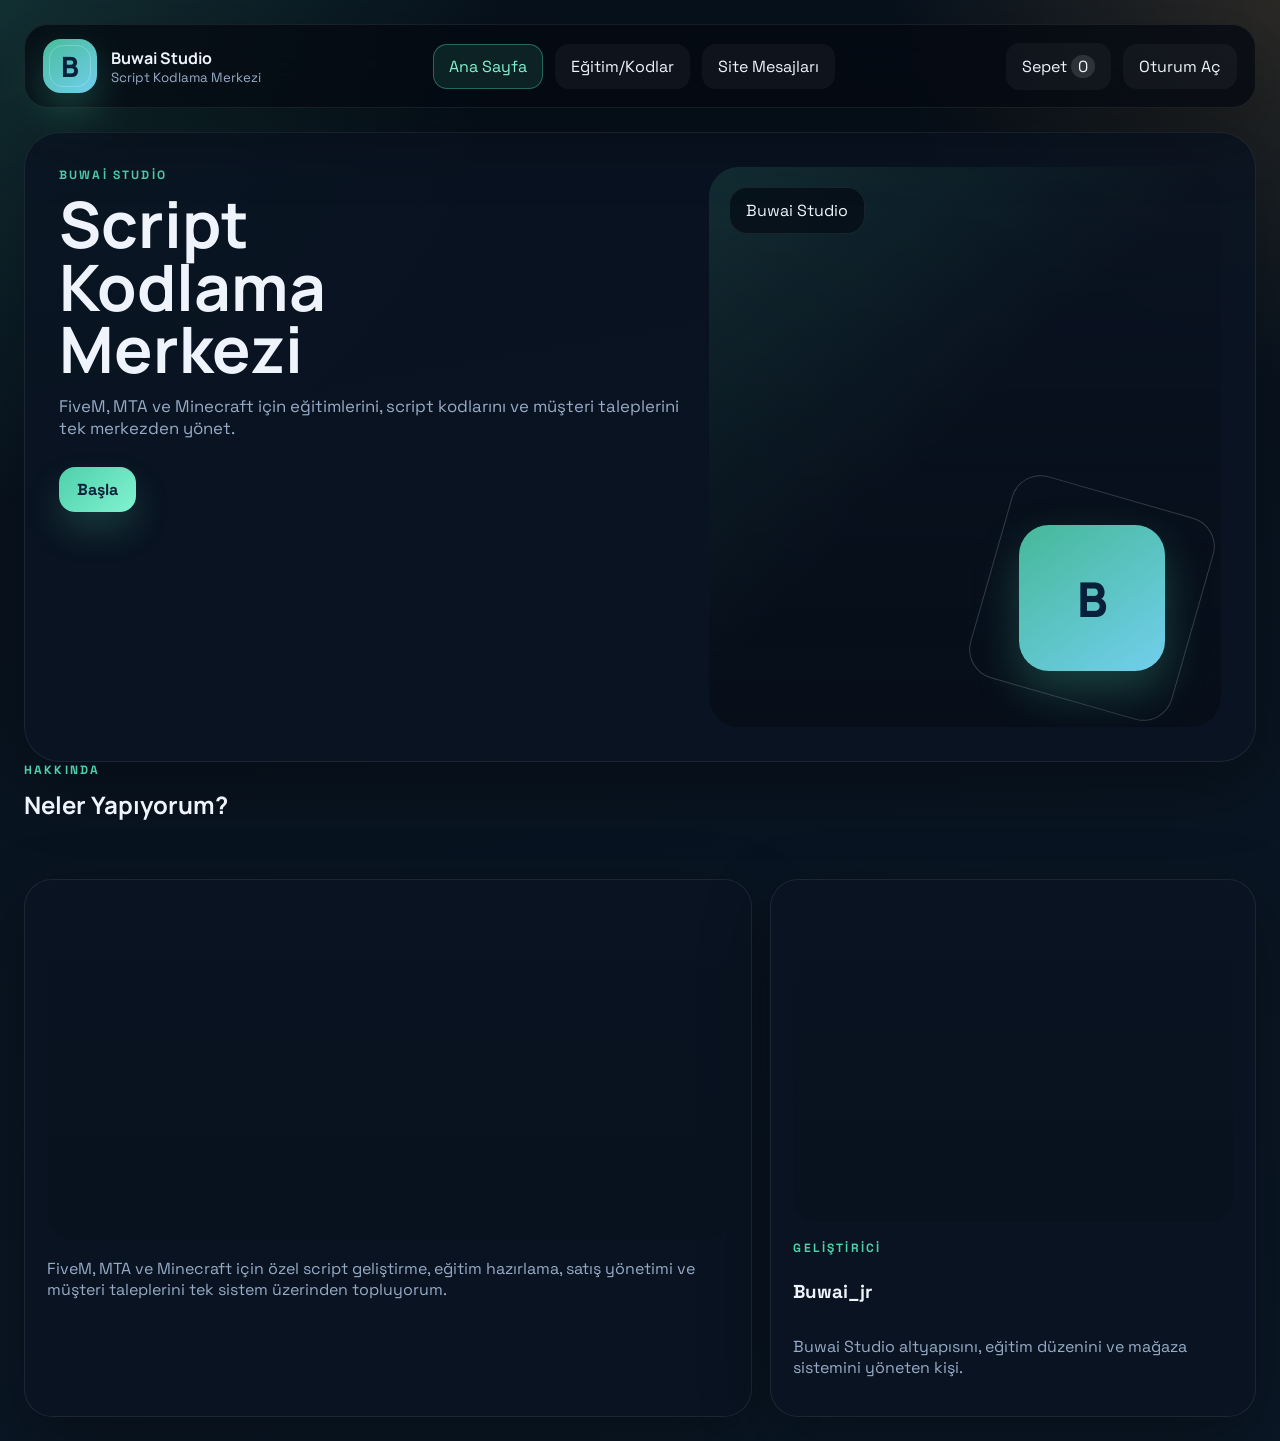
==== index.html @ 804db828 "Add files via upload" ====
<!DOCTYPE html>
<html lang="tr">
  <head>
    <meta charset="UTF-8" />
    <meta name="viewport" content="width=device-width, initial-scale=1.0" />
    <title>Buwai Studio</title>
    <link rel="preconnect" href="https://fonts.googleapis.com" />
    <link rel="preconnect" href="https://fonts.gstatic.com" crossorigin />
    <link
      href="https://fonts.googleapis.com/css2?family=Space+Grotesk:wght@400;500;700&family=Manrope:wght@500;700;800&display=swap"
      rel="stylesheet"
    />
    <link rel="stylesheet" href="styles.css" />
  </head>
  <body>
    <div class="app-shell">
      <header class="topbar">
        <button class="brand" data-route="home" type="button">
          <span class="brand-logo">
            <span class="brand-logo-core">B</span>
          </span>
          <span class="brand-copy">
            <strong id="brandNameLabel">Buwai Studio</strong>
            <small>Script Kodlama Merkezi</small>
          </span>
        </button>

        <nav class="topnav">
          <button class="nav-link" data-route="home" type="button">Ana Sayfa</button>
          <button class="nav-link" data-route="hub" type="button">Eğitim/Kodlar</button>
          <button class="nav-link" data-route="announcements" type="button">Site Mesajları</button>
          <button class="nav-link admin-only hidden" data-route="dashboard" type="button">
            Yönetim Paneli
          </button>
        </nav>

        <div class="top-actions">
          <button class="chip-button" id="openCartButton" type="button">
            Sepet
            <span id="cartCount">0</span>
          </button>
          <button class="chip-button" id="openAuthButton" type="button">Oturum Aç</button>
        </div>
      </header>

      <main class="page-shell">
        <section class="view active" id="homeView">
          <section class="hero-card">
            <div class="hero-copy">
              <p class="eyebrow">Buwai Studio</p>
              <h1 id="heroTitle">Script Kodlama Merkezi</h1>
              <p class="hero-text" id="heroText">
                FiveM, MTA ve Minecraft için eğitimlerini, script kodlarını ve müşteri
                taleplerini tek merkezden yönet.
              </p>
              <div class="hero-actions">
                <button class="primary-button" data-route="hub" type="button">Başla</button>
              </div>
            </div>

            <div class="hero-visual" id="heroVisual">
              <div class="hero-badge hero-badge-top">Buwai Studio</div>
              <div class="hero-mark">
                <div class="hero-mark-ring"></div>
                <div class="hero-mark-core">B</div>
              </div>
            </div>
          </section>

          <section class="section-block">
            <div class="section-heading">
              <div>
                <p class="eyebrow">Hakkında</p>
                <h2 id="aboutTitle">Neler Yapıyorum?</h2>
              </div>
            </div>

            <div class="about-grid">
              <article class="panel-card about-card">
                <div class="about-visual" id="aboutVisual"></div>
                <div class="form-stack">
                  <p class="muted" id="aboutText">
                    FiveM, MTA ve Minecraft için özel script geliştirme, eğitim hazırlama,
                    satış yönetimi ve müşteri taleplerini tek sistem üzerinden topluyorum.
                  </p>
                </div>
              </article>

              <article class="panel-card developer-card">
                <div class="about-visual developer-visual" id="developerVisual"></div>
                <div class="form-stack">
                  <p class="eyebrow" id="developerRole">Geliştirici</p>
                  <h3 id="developerName">Buwai_jr</h3>
                  <p class="muted">
                    Buwai Studio altyapısını, eğitim düzenini ve mağaza sistemini yöneten kişi.
                  </p>
                </div>
              </article>
            </div>
          </section>
        </section>

        <section class="view" id="hubView">
          <div class="section-heading">
            <div>
              <p class="eyebrow">Eğitim/Kodlar</p>
              <h2>İçerik alanını seç</h2>
            </div>
          </div>

          <div class="feature-grid">
            <button class="feature-card" data-route="education" type="button">
              <div class="feature-visual" id="educationVisual"></div>
              <div class="feature-copy">
                <h3>Videolar</h3>
                <p>Liste tabanlı eğitim videoları ve ders akışı.</p>
              </div>
            </button>

            <button class="feature-card" data-route="store" type="button">
              <div class="feature-visual" id="storeVisual"></div>
              <div class="feature-copy">
                <h3>Kodlar</h3>
                <p>Script ürünleri, özet ekranı, sepet ve talep akışı.</p>
              </div>
            </button>
          </div>
        </section>

        <section class="view" id="educationView">
          <div class="section-heading split">
            <div>
              <p class="eyebrow">Eğitim Alanı</p>
              <h2>Video listeleri</h2>
            </div>
          </div>

          <div class="content-layout">
            <aside class="panel-card sidebar-panel" id="educationSidebar"></aside>

            <section class="panel-card main-panel">
              <div class="video-preview" id="videoPreview"></div>
              <div class="video-meta">
                <div>
                  <p class="eyebrow">Seçili Video</p>
                  <h3 id="videoTitle">Bir video seç</h3>
                  <p id="videoDescription" class="muted">
                    Videolar buradan izlenir ve yönetilir.
                  </p>
                </div>
                <span class="notice-pill">YouTube benzeri düzen</span>
              </div>
              <div class="content-list" id="videoList"></div>
            </section>
          </div>
        </section>

        <section class="view" id="storeView">
          <div class="section-heading split">
            <div>
              <p class="eyebrow">Kodlar</p>
              <h2>Script vitrin alanı</h2>
            </div>
          </div>

          <div class="product-grid" id="productGrid"></div>
        </section>

        <section class="view" id="announcementsView">
          <div class="section-heading split">
            <div>
              <p class="eyebrow">Site Mesajları</p>
              <h2>Herkese açık duyuru alanı</h2>
            </div>
          </div>

          <div class="stack-list" id="announcementList"></div>
        </section>

        <section class="view admin-only hidden" id="dashboardView">
          <div class="section-heading split">
            <div>
              <p class="eyebrow">Yönetim Paneli</p>
              <h2>İçerik, güvenlik ve kullanıcı takibi</h2>
            </div>
            <div class="notice-pill">Bu alan yalnızca yöneticiye görünür.</div>
          </div>

          <div class="stats-grid" id="statsGrid"></div>

          <div class="dashboard-layout">
            <div class="dashboard-main-column">
              <section class="panel-card" id="requestPanel"></section>
              <section class="panel-card" id="contentPanel"></section>
              <section class="panel-card">
                <div class="panel-heading">
                  <h3>Site Ayarları</h3>
                  <p class="muted">Ana metinleri ve görselleri buradan güncelle.</p>
                </div>

                <form class="form-stack" id="settingsForm">
                  <label>
                    <span>Marka Adı</span>
                    <input name="brandName" required />
                  </label>
                  <label>
                    <span>Ana Başlık</span>
                    <input name="heroTitle" required />
                  </label>
                  <label>
                    <span>Ana Açıklama</span>
                    <textarea name="heroText" rows="4" required></textarea>
                  </label>
                  <label>
                    <span>Üst Görsel URL</span>
                    <input name="heroImage" required />
                  </label>
                  <label>
                    <span>Hakkında Başlığı</span>
                    <input name="aboutTitle" required />
                  </label>
                  <label>
                    <span>Hakkında Yazısı</span>
                    <textarea name="aboutText" rows="4" required></textarea>
                  </label>
                  <label>
                    <span>Hakkında Fotoğraf URL</span>
                    <input name="aboutImage" required />
                  </label>
                  <label>
                    <span>Geliştirici Adı</span>
                    <input name="developerName" required />
                  </label>
                  <label>
                    <span>Geliştirici Ünvanı</span>
                    <input name="developerRole" required />
                  </label>
                  <label>
                    <span>Geliştirici Fotoğraf URL</span>
                    <input name="developerImage" required />
                  </label>
                  <label>
                    <span>Eğitim Görseli URL</span>
                    <input name="educationImage" required />
                  </label>
                  <label>
                    <span>Kodlar Görseli URL</span>
                    <input name="storeImage" required />
                  </label>
                  <button class="primary-button" type="submit">Ayarları Kaydet</button>
                </form>
              </section>
            </div>

            <div class="dashboard-side-column">
              <section class="panel-card" id="usersPanel"></section>
              <section class="panel-card" id="securityPanel"></section>
            </div>
          </div>
        </section>
      </main>
    </div>

    <div class="modal hidden" id="authModal">
      <div class="modal-card">
        <button class="modal-close" data-close="authModal" type="button">Kapat</button>
        <div class="modal-body" id="authModalBody"></div>
      </div>
    </div>

    <div class="modal hidden" id="productModal">
      <div class="modal-card wide">
        <button class="modal-close" data-close="productModal" type="button">Kapat</button>
        <div class="modal-body" id="productModalBody"></div>
      </div>
    </div>

    <div class="modal hidden" id="cartModal">
      <div class="modal-card">
        <button class="modal-close" data-close="cartModal" type="button">Kapat</button>
        <div class="modal-body" id="cartModalBody"></div>
      </div>
    </div>

    <div class="modal hidden" id="editorModal">
      <div class="modal-card">
        <button class="modal-close" data-close="editorModal" type="button">Kapat</button>
        <div class="modal-body" id="editorModalBody"></div>
      </div>
    </div>

    <div class="toast-stack" id="toastStack" aria-live="polite" aria-atomic="true"></div>

    <script src="app.js"></script>
  </body>
</html>
---- styles.css ----
:root {
  --bg: #07111c;
  --bg-soft: #0e1c2d;
  --panel: rgba(10, 20, 34, 0.84);
  --panel-strong: #10233a;
  --line: rgba(255, 255, 255, 0.08);
  --text: #eff4fc;
  --muted: #97abc6;
  --accent: #4ed0aa;
  --accent-strong: #82f3d1;
  --accent-warm: #ffb55d;
  --danger: #ff7878;
  --shadow: 0 24px 70px rgba(0, 0, 0, 0.3);
}

* {
  box-sizing: border-box;
}

html {
  scroll-behavior: smooth;
}

body {
  margin: 0;
  min-height: 100vh;
  font-family: "Space Grotesk", sans-serif;
  color: var(--text);
  background:
    radial-gradient(circle at top left, rgba(78, 208, 170, 0.16), transparent 26%),
    radial-gradient(circle at top right, rgba(255, 181, 93, 0.14), transparent 20%),
    linear-gradient(170deg, #07111c 0%, #08131f 35%, #0a1725 100%);
}

button,
input,
textarea,
select {
  font: inherit;
}

button {
  border: 0;
  cursor: pointer;
}

img {
  display: block;
  max-width: 100%;
}

.hidden {
  display: none !important;
}

.muted {
  color: var(--muted);
}

.app-shell {
  max-width: 1480px;
  margin: 0 auto;
  padding: 24px;
}

.page-shell {
  display: grid;
  gap: 24px;
}

.topbar {
  position: sticky;
  top: 16px;
  z-index: 20;
  display: flex;
  align-items: center;
  justify-content: space-between;
  gap: 18px;
  margin-bottom: 24px;
  padding: 14px 18px;
  border: 1px solid var(--line);
  border-radius: 24px;
  background: rgba(4, 9, 17, 0.76);
  backdrop-filter: blur(18px);
  box-shadow: var(--shadow);
}

.brand,
.nav-link,
.chip-button,
.primary-button,
.secondary-button,
.content-card,
.video-item,
.product-card,
.modal-close,
.danger-button,
.status-button {
  transition:
    transform 0.2s ease,
    background 0.2s ease,
    border-color 0.2s ease,
    box-shadow 0.2s ease,
    color 0.2s ease;
}

.brand {
  display: flex;
  align-items: center;
  gap: 14px;
  padding: 0;
  background: transparent;
  color: var(--text);
  text-align: left;
}

.brand:hover,
.nav-link:hover,
.chip-button:hover,
.secondary-button:hover,
.modal-close:hover,
.danger-button:hover,
.status-button:hover {
  transform: translateY(-1px);
}

.brand-logo {
  position: relative;
  display: grid;
  place-items: center;
  width: 54px;
  height: 54px;
  border-radius: 18px;
  background: linear-gradient(145deg, rgba(78, 208, 170, 0.9), rgba(123, 223, 255, 0.92));
  box-shadow: 0 18px 40px rgba(78, 208, 170, 0.28);
}

.brand-logo::before {
  content: "";
  position: absolute;
  inset: 6px;
  border: 1px solid rgba(255, 255, 255, 0.22);
  border-radius: 14px;
}

.brand-logo-core {
  position: relative;
  z-index: 1;
  font-family: "Manrope", sans-serif;
  font-size: 1.75rem;
  font-weight: 800;
  color: #08213a;
}

.brand-copy strong,
.hero-copy h1,
.section-heading h2,
.panel-heading h3,
.content-card h3,
.video-meta h3,
.product-card h3,
.modal-body h3,
.modal-body h2 {
  font-family: "Manrope", sans-serif;
}

.brand-copy small {
  display: block;
  color: var(--muted);
}

.topnav,
.top-actions,
.hero-actions,
.hero-points,
.section-heading.split,
.section-actions,
.video-meta,
.product-meta,
.panel-heading,
.card-actions,
.request-actions,
.user-meta,
.stats-grid,
.form-row {
  display: flex;
  align-items: center;
  gap: 12px;
}

.topnav {
  flex-wrap: wrap;
  justify-content: center;
}

.nav-link,
.chip-button,
.secondary-button,
.modal-close,
.danger-button,
.status-button {
  padding: 11px 15px;
  border-radius: 14px;
  border: 1px solid transparent;
  background: rgba(255, 255, 255, 0.04);
  color: var(--text);
}

.nav-link.active {
  border-color: rgba(78, 208, 170, 0.4);
  background: rgba(78, 208, 170, 0.12);
  color: var(--accent-strong);
}

.chip-button span {
  display: inline-grid;
  place-items: center;
  min-width: 24px;
  padding: 1px 6px;
  border-radius: 999px;
  background: rgba(255, 255, 255, 0.12);
}

.primary-button {
  padding: 12px 18px;
  border-radius: 16px;
  background: linear-gradient(135deg, var(--accent), var(--accent-strong));
  color: #072239;
  font-weight: 800;
  box-shadow: 0 18px 35px rgba(78, 208, 170, 0.2);
}

.primary-button:hover {
  transform: translateY(-2px);
  box-shadow: 0 22px 40px rgba(78, 208, 170, 0.26);
}

.secondary-button:hover,
.modal-close:hover,
.danger-button:hover,
.status-button:hover,
.nav-link:hover,
.chip-button:hover {
  border-color: rgba(255, 255, 255, 0.12);
  background: rgba(255, 255, 255, 0.09);
}

.danger-button {
  background: rgba(255, 120, 120, 0.12);
  color: #ffc9c9;
}

.view {
  display: none;
}

.view.active {
  display: block;
}

.hero-card,
.panel-card,
.feature-card,
.product-card,
.announcement-card,
.content-card,
.stats-card,
.modal-card {
  border: 1px solid var(--line);
  background: var(--panel);
  box-shadow: var(--shadow);
}

.hero-card {
  display: grid;
  grid-template-columns: 1.1fr 0.9fr;
  gap: 24px;
  min-height: 70vh;
  padding: 34px;
  border-radius: 36px;
  overflow: hidden;
}

.eyebrow {
  margin: 0 0 10px;
  color: var(--accent);
  font-size: 0.75rem;
  font-weight: 700;
  letter-spacing: 0.18em;
  text-transform: uppercase;
}

h1,
h2,
h3,
h4,
p {
  margin-top: 0;
}

.hero-copy h1 {
  margin-bottom: 14px;
  font-size: clamp(2.8rem, 5vw, 5rem);
  line-height: 0.98;
  max-width: 11ch;
}

.hero-text {
  max-width: 58ch;
  color: var(--muted);
  font-size: 1.05rem;
}

.hero-actions {
  margin-top: 28px;
}

.hero-points {
  flex-wrap: wrap;
  margin-top: 18px;
}

.hero-points span,
.notice-pill {
  display: inline-flex;
  align-items: center;
  padding: 10px 14px;
  border-radius: 999px;
  border: 1px solid var(--line);
  background: rgba(255, 255, 255, 0.04);
  color: var(--muted);
}

.hero-visual {
  position: relative;
  min-height: 420px;
  border-radius: 30px;
  overflow: hidden;
  background-size: cover;
  background-position: center;
}

.hero-visual::before {
  content: "";
  position: absolute;
  inset: 0;
  background:
    linear-gradient(180deg, rgba(4, 9, 17, 0.08), rgba(4, 9, 17, 0.48)),
    linear-gradient(135deg, rgba(78, 208, 170, 0.16), transparent 48%);
}

.hero-mark {
  position: absolute;
  inset: auto 24px 24px auto;
  width: 210px;
  height: 210px;
  display: grid;
  place-items: center;
}

.hero-mark-ring,
.hero-mark-core {
  position: absolute;
  inset: 0;
  border-radius: 30px;
}

.hero-mark-ring {
  border: 1px solid rgba(255, 255, 255, 0.18);
  transform: rotate(16deg);
}

.hero-mark-core {
  inset: 32px;
  display: grid;
  place-items: center;
  background: linear-gradient(145deg, rgba(78, 208, 170, 0.88), rgba(123, 223, 255, 0.92));
  color: #08213a;
  font-family: "Manrope", sans-serif;
  font-size: 3rem;
  font-weight: 800;
  box-shadow: 0 20px 45px rgba(78, 208, 170, 0.26);
}

.hero-badge {
  position: absolute;
  left: 20px;
  padding: 12px 16px;
  border-radius: 18px;
  border: 1px solid var(--line);
  background: rgba(5, 12, 20, 0.72);
  backdrop-filter: blur(14px);
}

.hero-badge-top {
  top: 20px;
}

.hero-badge-bottom {
  bottom: 20px;
  max-width: 260px;
}

.section-block,
.dashboard-grid,
.stack-list,
.content-list,
.about-grid {
  display: grid;
  gap: 18px;
}

.about-grid {
  grid-template-columns: 1.2fr 0.8fr;
}

.about-card,
.developer-card {
  display: grid;
  gap: 18px;
}

.about-visual {
  min-height: 260px;
  border-radius: 24px;
  background-position: center;
  background-size: cover;
  background-repeat: no-repeat;
  overflow: hidden;
  position: relative;
}

.about-visual::before {
  content: "";
  position: absolute;
  inset: 0;
  background: linear-gradient(180deg, rgba(7, 17, 28, 0.08), rgba(7, 17, 28, 0.42));
}

.developer-visual {
  min-height: 320px;
}

.section-heading {
  margin-bottom: 20px;
}

.section-heading.split {
  justify-content: space-between;
  flex-wrap: wrap;
}

.feature-grid,
.product-grid,
.stats-grid,
.dashboard-grid {
  display: grid;
}

.feature-grid {
  grid-template-columns: repeat(2, minmax(0, 1fr));
  gap: 20px;
}

.feature-card {
  padding: 18px;
  border-radius: 28px;
  background: rgba(10, 20, 34, 0.78);
  color: var(--text);
  text-align: left;
}

.feature-card:hover,
.product-card:hover,
.content-card:hover,
.video-item:hover {
  transform: translateY(-4px);
  border-color: rgba(78, 208, 170, 0.4);
}

.feature-card:active,
.product-card:active,
.content-card:active,
.video-item:active {
  transform: scale(0.99);
}

.feature-visual {
  height: 260px;
  margin-bottom: 16px;
  border-radius: 24px;
  background-size: cover;
  background-position: center;
  position: relative;
  overflow: hidden;
}

.feature-visual::before {
  content: "";
  position: absolute;
  inset: 0;
  background: linear-gradient(180deg, rgba(7, 17, 28, 0.04), rgba(7, 17, 28, 0.65));
}

.content-layout {
  display: grid;
  grid-template-columns: 320px minmax(0, 1fr);
  gap: 18px;
}

.panel-card {
  padding: 22px;
  border-radius: 28px;
}

.sidebar-panel {
  align-self: start;
}

.main-panel {
  display: grid;
  gap: 18px;
}

.category-button {
  width: 100%;
  padding: 14px 16px;
  margin-bottom: 10px;
  border-radius: 18px;
  border: 1px solid transparent;
  background: rgba(255, 255, 255, 0.03);
  color: var(--text);
  text-align: left;
}

.category-button:hover,
.category-button.active {
  border-color: rgba(78, 208, 170, 0.38);
  background: rgba(78, 208, 170, 0.09);
}

.video-preview {
  min-height: 380px;
  border-radius: 24px;
  overflow: hidden;
  background:
    linear-gradient(180deg, rgba(255, 255, 255, 0.04), rgba(0, 0, 0, 0.24)),
    rgba(255, 255, 255, 0.02);
}

.video-preview iframe,
.video-preview video {
  width: 100%;
  height: 100%;
  border: 0;
}

.video-cover-preview {
  position: relative;
  width: 100%;
  min-height: 380px;
  height: 100%;
}

.video-cover-preview img {
  width: 100%;
  height: 100%;
  min-height: 380px;
  object-fit: cover;
}

.video-cover-overlay {
  position: absolute;
  inset: auto 20px 20px 20px;
  display: flex;
  align-items: center;
  justify-content: space-between;
  gap: 12px;
  flex-wrap: wrap;
}

.video-empty {
  display: grid;
  place-items: center;
  height: 100%;
  padding: 28px;
  text-align: center;
  color: var(--muted);
}

.video-meta {
  justify-content: space-between;
  align-items: flex-start;
  flex-wrap: wrap;
}

.content-list {
  grid-template-columns: repeat(2, minmax(0, 1fr));
}

.video-item,
.content-card {
  padding: 12px;
  border-radius: 22px;
  border: 1px solid var(--line);
  background: rgba(255, 255, 255, 0.03);
  color: var(--text);
  text-align: left;
}

.video-item {
  display: grid;
  grid-template-columns: 150px 1fr auto;
  gap: 14px;
}

.video-thumb {
  position: relative;
  border-radius: 18px;
  overflow: hidden;
  min-height: 96px;
  background: rgba(255, 255, 255, 0.04);
}

.video-thumb::after {
  content: "▶";
  position: absolute;
  inset: auto auto 10px 10px;
  width: 34px;
  height: 34px;
  display: grid;
  place-items: center;
  border-radius: 999px;
  background: rgba(4, 9, 17, 0.74);
  backdrop-filter: blur(10px);
}

.video-thumb img,
.product-cover {
  width: 100%;
  height: 100%;
  object-fit: cover;
}

.video-item.active {
  border-color: rgba(78, 208, 170, 0.4);
  background: rgba(78, 208, 170, 0.08);
}

.card-actions,
.request-actions {
  flex-wrap: wrap;
  justify-content: flex-end;
}

.product-grid {
  grid-template-columns: repeat(3, minmax(0, 1fr));
  gap: 18px;
}

.product-card {
  padding: 14px;
  border-radius: 26px;
  color: var(--text);
  text-align: left;
  background: rgba(10, 20, 34, 0.82);
}

.product-cover-wrap {
  height: 240px;
  margin-bottom: 14px;
  border-radius: 20px;
  overflow: hidden;
}

.product-meta {
  justify-content: space-between;
  flex-wrap: wrap;
}

.tag,
.price-pill,
.status-pill {
  display: inline-flex;
  align-items: center;
  padding: 7px 10px;
  border-radius: 999px;
  font-size: 0.9rem;
}

.tag {
  background: rgba(78, 208, 170, 0.12);
  color: var(--accent-strong);
}

.price-pill {
  background: rgba(255, 181, 93, 0.14);
  color: #ffd296;
}

.status-pill {
  background: rgba(255, 255, 255, 0.08);
  color: var(--text);
}

.announcement-card,
.user-card,
.request-card {
  padding: 18px;
  border-radius: 22px;
  border: 1px solid var(--line);
  background: rgba(255, 255, 255, 0.03);
}

.stats-grid {
  grid-template-columns: repeat(4, minmax(0, 1fr));
  margin-bottom: 18px;
}

.stats-card {
  padding: 18px;
  border-radius: 24px;
}

.stats-card strong {
  display: block;
  margin-top: 10px;
  font-family: "Manrope", sans-serif;
  font-size: 2rem;
}

.dashboard-grid,
.dashboard-layout,
.dashboard-main-column,
.dashboard-side-column {
  display: grid;
  gap: 18px;
}

.dashboard-grid {
  grid-template-columns: repeat(2, minmax(0, 1fr));
  gap: 18px;
}

.dashboard-layout {
  grid-template-columns: minmax(0, 1.3fr) minmax(320px, 0.9fr);
  align-items: start;
}

.dashboard-main-column,
.dashboard-side-column {
  align-content: start;
}

.panel-heading {
  justify-content: space-between;
  align-items: flex-start;
  flex-wrap: wrap;
  margin-bottom: 16px;
}

.form-stack {
  display: grid;
  gap: 14px;
}

.form-row {
  align-items: stretch;
}

label span {
  display: block;
  margin-bottom: 8px;
  color: var(--muted);
}

input,
textarea,
select {
  width: 100%;
  padding: 13px 14px;
  border: 1px solid var(--line);
  border-radius: 16px;
  background: rgba(255, 255, 255, 0.03);
  color: var(--text);
}

textarea {
  resize: vertical;
}

.empty-state {
  padding: 18px;
  border: 1px dashed rgba(255, 255, 255, 0.12);
  border-radius: 18px;
  color: var(--muted);
  text-align: center;
}

.helper-card {
  padding: 16px;
  border-radius: 18px;
  border: 1px solid rgba(255, 181, 93, 0.18);
  background: rgba(255, 181, 93, 0.08);
  color: #ffdca9;
}

.modal {
  position: fixed;
  inset: 0;
  z-index: 40;
  display: grid;
  place-items: center;
  padding: 20px;
  background: rgba(2, 6, 12, 0.74);
  backdrop-filter: blur(12px);
}

.modal-card {
  position: relative;
  width: min(100%, 760px);
  max-height: calc(100vh - 40px);
  overflow: auto;
  padding: 54px 24px 24px;
  border-radius: 30px;
}

.modal-card.wide {
  width: min(100%, 980px);
}

.modal-close {
  position: absolute;
  top: 18px;
  right: 18px;
}

.modal-body {
  display: grid;
  gap: 16px;
}

.product-detail {
  display: grid;
  grid-template-columns: 1fr 1fr;
  gap: 20px;
}

.product-detail-visual {
  min-height: 380px;
  border-radius: 24px;
  overflow: hidden;
}

.auth-tabs {
  display: flex;
  gap: 10px;
}

.auth-tab {
  padding: 10px 14px;
  border-radius: 14px;
  background: rgba(255, 255, 255, 0.04);
  color: var(--text);
}

.auth-tab.active {
  background: rgba(78, 208, 170, 0.12);
  color: var(--accent-strong);
}

.toast-stack {
  position: fixed;
  right: 20px;
  bottom: 20px;
  z-index: 60;
  display: grid;
  gap: 10px;
  width: min(360px, calc(100vw - 32px));
}

.toast {
  padding: 14px 16px;
  border-radius: 18px;
  border: 1px solid var(--line);
  background: rgba(7, 17, 28, 0.92);
  box-shadow: var(--shadow);
}

.toast.success {
  border-color: rgba(78, 208, 170, 0.3);
}

.toast.error {
  border-color: rgba(255, 120, 120, 0.3);
}

.toast.info {
  border-color: rgba(255, 181, 93, 0.26);
}

.account-summary {
  padding: 18px;
  border-radius: 20px;
  border: 1px solid var(--line);
  background: rgba(255, 255, 255, 0.03);
}

.link-button {
  padding: 0;
  border: 0;
  background: none;
  color: var(--accent-strong);
}

@media (max-width: 1180px) {
  .hero-card,
  .about-grid,
  .content-layout,
  .product-detail,
  .dashboard-grid,
  .dashboard-layout {
    grid-template-columns: 1fr;
  }

  .product-grid,
  .stats-grid,
  .content-list {
    grid-template-columns: repeat(2, minmax(0, 1fr));
  }
}

@media (max-width: 760px) {
  .app-shell {
    padding: 16px;
  }

  .topbar,
  .topnav,
  .top-actions,
  .hero-actions,
  .hero-points,
  .section-heading.split,
  .section-actions,
  .video-meta,
  .panel-heading,
  .card-actions,
  .request-actions,
  .form-row {
    flex-direction: column;
    align-items: stretch;
  }

  .feature-grid,
  .product-grid,
  .stats-grid,
  .content-list {
    grid-template-columns: 1fr;
  }

  .hero-card {
    min-height: auto;
    padding: 24px;
  }

  .video-item {
    grid-template-columns: 1fr;
  }

  .product-cover-wrap {
    height: 210px;
  }

  .modal-card {
    padding-inline: 18px;
  }
}
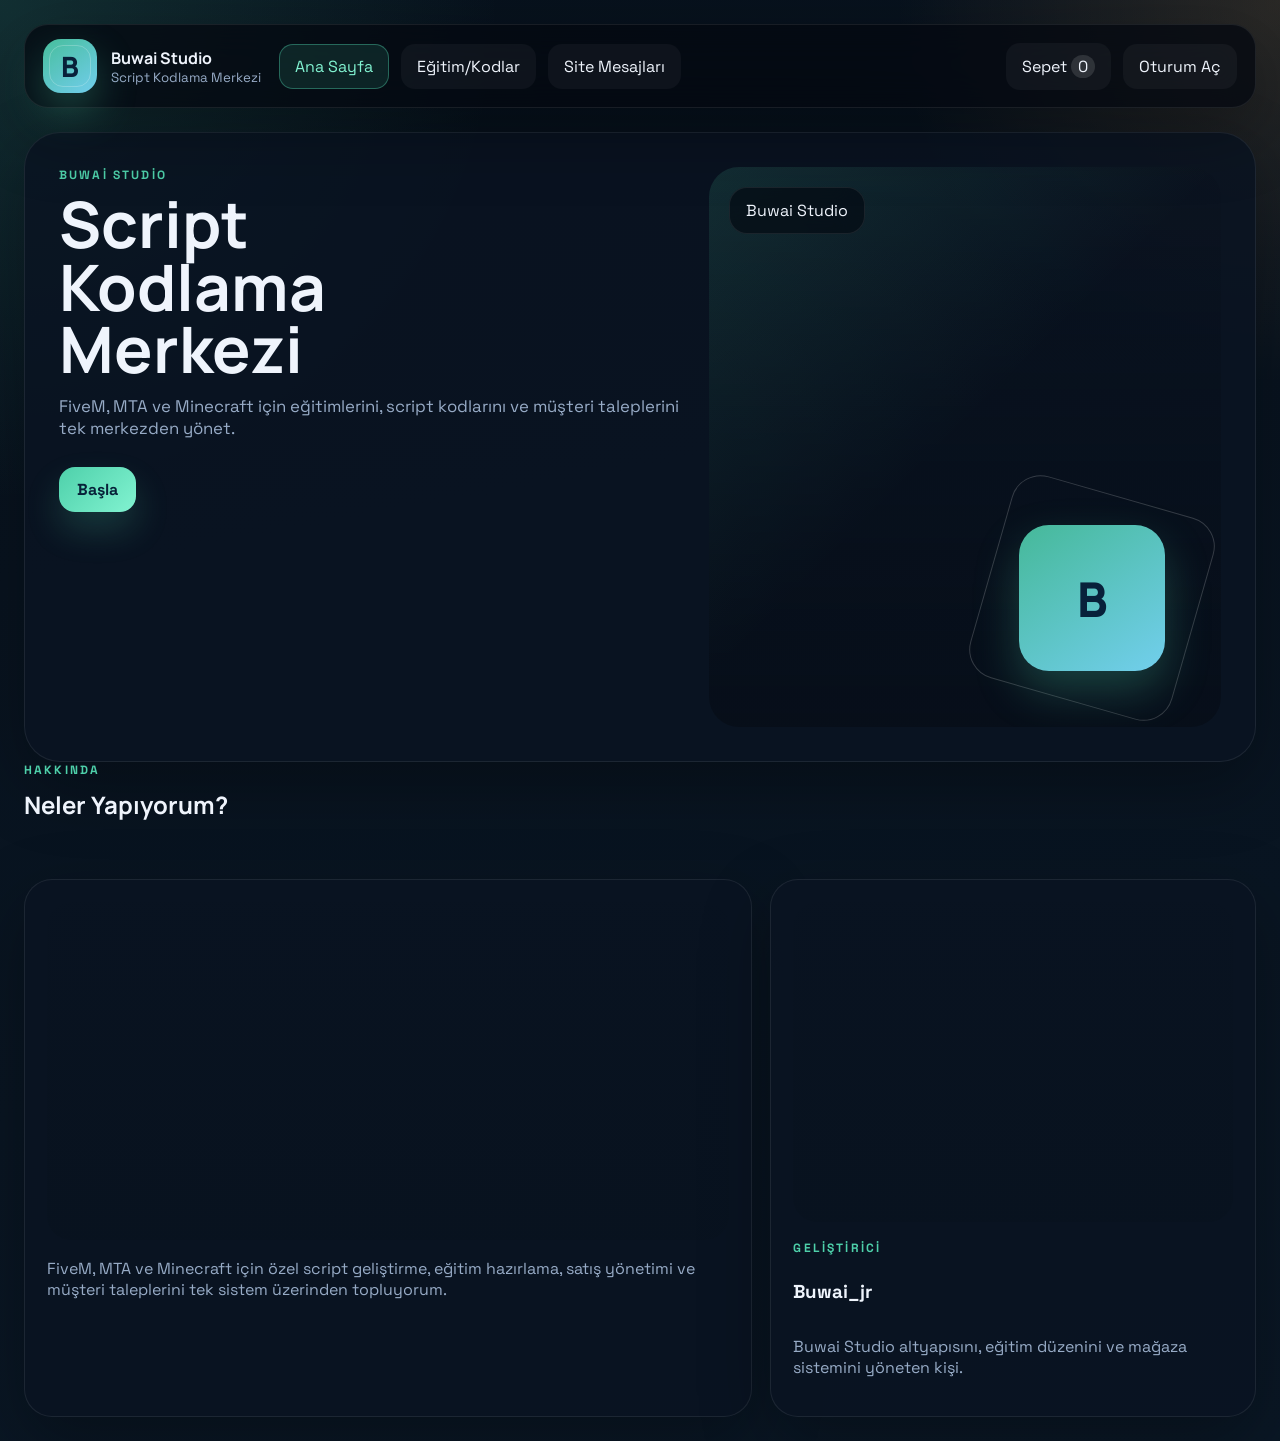
==== commit 71870f76: "Add files via upload" ====
--- a/index.html
+++ b/index.html
@@ -14,7 +14,8 @@
   </head>
   <body>
     <div class="app-shell">
-      <header class="topbar">
+      <header class="topbar" id="topbar">
+        <div class="topbar-head">
         <button class="brand" data-route="home" type="button">
           <span class="brand-logo">
             <span class="brand-logo-core">B</span>
@@ -25,6 +26,23 @@
           </span>
         </button>
 
+          <button
+            class="menu-toggle"
+            id="menuToggleButton"
+            type="button"
+            aria-expanded="false"
+            aria-controls="topbarPanel"
+          >
+            <span class="menu-toggle-lines" aria-hidden="true">
+              <span></span>
+              <span></span>
+              <span></span>
+            </span>
+            <span>Menü</span>
+          </button>
+        </div>
+
+        <div class="topbar-panel" id="topbarPanel">
         <nav class="topnav">
           <button class="nav-link" data-route="home" type="button">Ana Sayfa</button>
           <button class="nav-link" data-route="hub" type="button">Eğitim/Kodlar</button>
@@ -40,6 +58,7 @@
             <span id="cartCount">0</span>
           </button>
           <button class="chip-button" id="openAuthButton" type="button">Oturum Aç</button>
+        </div>
         </div>
       </header>
 
--- a/styles.css
+++ b/styles.css
@@ -85,9 +85,27 @@
   box-shadow: var(--shadow);
 }
 
+.topbar-head,
+.topbar-panel {
+  display: flex;
+  align-items: center;
+}
+
+.topbar-head {
+  gap: 14px;
+}
+
+.topbar-panel {
+  flex: 1;
+  justify-content: space-between;
+  gap: 18px;
+  min-width: 0;
+}
+
 .brand,
 .nav-link,
 .chip-button,
+.menu-toggle,
 .primary-button,
 .secondary-button,
 .content-card,
@@ -108,6 +126,7 @@
   display: flex;
   align-items: center;
   gap: 14px;
+  min-width: 0;
   padding: 0;
   background: transparent;
   color: var(--text);
@@ -115,6 +134,7 @@
 }
 
 .brand:hover,
+.menu-toggle:hover,
 .nav-link:hover,
 .chip-button:hover,
 .secondary-button:hover,
@@ -188,6 +208,31 @@
   gap: 12px;
 }
 
+.menu-toggle {
+  display: none;
+  align-items: center;
+  gap: 10px;
+  padding: 11px 14px;
+  border-radius: 14px;
+  border: 1px solid transparent;
+  background: rgba(255, 255, 255, 0.04);
+  color: var(--text);
+  flex: 0 0 auto;
+}
+
+.menu-toggle-lines {
+  display: grid;
+  gap: 4px;
+}
+
+.menu-toggle-lines span {
+  display: block;
+  width: 16px;
+  height: 2px;
+  border-radius: 999px;
+  background: currentColor;
+}
+
 .topnav {
   flex-wrap: wrap;
   justify-content: center;
@@ -239,6 +284,7 @@
 .modal-close:hover,
 .danger-button:hover,
 .status-button:hover,
+.menu-toggle:hover,
 .nav-link:hover,
 .chip-button:hover {
   border-color: rgba(255, 255, 255, 0.12);
@@ -932,11 +978,9 @@
 
 @media (max-width: 760px) {
   .app-shell {
-    padding: 16px;
-  }
-
-  .topbar,
-  .topnav,
+    padding: 12px;
+  }
+
   .top-actions,
   .hero-actions,
   .hero-points,
@@ -951,6 +995,76 @@
     align-items: stretch;
   }
 
+  .topbar {
+    top: 8px;
+    gap: 10px;
+    padding: 12px 14px;
+    border-radius: 18px;
+    align-items: stretch;
+  }
+
+  .topbar-head {
+    width: 100%;
+    justify-content: space-between;
+  }
+
+  .topbar-panel {
+    display: none;
+    width: 100%;
+    padding-top: 12px;
+    border-top: 1px solid rgba(255, 255, 255, 0.08);
+    flex-direction: column;
+    align-items: stretch;
+    gap: 12px;
+  }
+
+  .topbar.menu-open .topbar-panel {
+    display: flex;
+  }
+
+  .brand {
+    flex: 1;
+    justify-content: flex-start;
+  }
+
+  .menu-toggle {
+    display: inline-flex;
+  }
+
+  .brand-copy {
+    min-width: 0;
+  }
+
+  .brand-copy strong,
+  .brand-copy small {
+    overflow: hidden;
+    text-overflow: ellipsis;
+    white-space: nowrap;
+  }
+
+  .topnav {
+    width: 100%;
+    flex-direction: column;
+    align-items: stretch;
+    gap: 8px;
+  }
+
+  .nav-link {
+    width: 100%;
+    text-align: left;
+  }
+
+  .top-actions {
+    width: 100%;
+    display: grid;
+    grid-template-columns: 1fr;
+  }
+
+  .chip-button {
+    width: 100%;
+    justify-content: center;
+  }
+
   .feature-grid,
   .product-grid,
   .stats-grid,
@@ -960,18 +1074,115 @@
 
   .hero-card {
     min-height: auto;
-    padding: 24px;
+    padding: 20px;
+    border-radius: 26px;
+    gap: 18px;
+  }
+
+  .hero-copy h1 {
+    font-size: 2.25rem;
+    max-width: none;
+  }
+
+  .hero-text {
+    font-size: 0.98rem;
+  }
+
+  .hero-visual {
+    min-height: 280px;
+    border-radius: 22px;
+  }
+
+  .hero-mark {
+    width: 140px;
+    height: 140px;
+    right: 16px;
+    bottom: 16px;
+  }
+
+  .hero-mark-core {
+    inset: 22px;
+    font-size: 2rem;
+  }
+
+  .hero-badge {
+    left: 14px;
+    padding: 10px 12px;
+    font-size: 0.88rem;
+  }
+
+  .about-visual,
+  .developer-visual,
+  .feature-visual {
+    min-height: 210px;
+    height: 210px;
+    border-radius: 20px;
+  }
+
+  .panel-card,
+  .feature-card,
+  .product-card,
+  .announcement-card,
+  .content-card,
+  .stats-card {
+    border-radius: 22px;
+  }
+
+  .content-layout {
+    gap: 14px;
+  }
+
+  .sidebar-panel,
+  .main-panel {
+    padding: 16px;
+  }
+
+  .video-preview,
+  .video-cover-preview,
+  .video-cover-preview img {
+    min-height: 220px;
+  }
+
+  .video-cover-overlay {
+    inset: auto 12px 12px 12px;
   }
 
   .video-item {
     grid-template-columns: 1fr;
+    padding: 10px;
+  }
+
+  .video-thumb {
+    min-height: 170px;
   }
 
   .product-cover-wrap {
-    height: 210px;
+    height: 220px;
+  }
+
+  .stats-card strong {
+    font-size: 1.6rem;
   }
 
   .modal-card {
-    padding-inline: 18px;
-  }
-}
+    width: min(100%, calc(100vw - 20px));
+    border-radius: 24px;
+  }
+
+  .modal-close {
+    top: 14px;
+    right: 14px;
+  }
+
+  .toast-stack {
+    right: 12px;
+    left: 12px;
+    bottom: 12px;
+    width: auto;
+  }
+
+  .notice-pill {
+    width: 100%;
+    justify-content: center;
+  }
+}
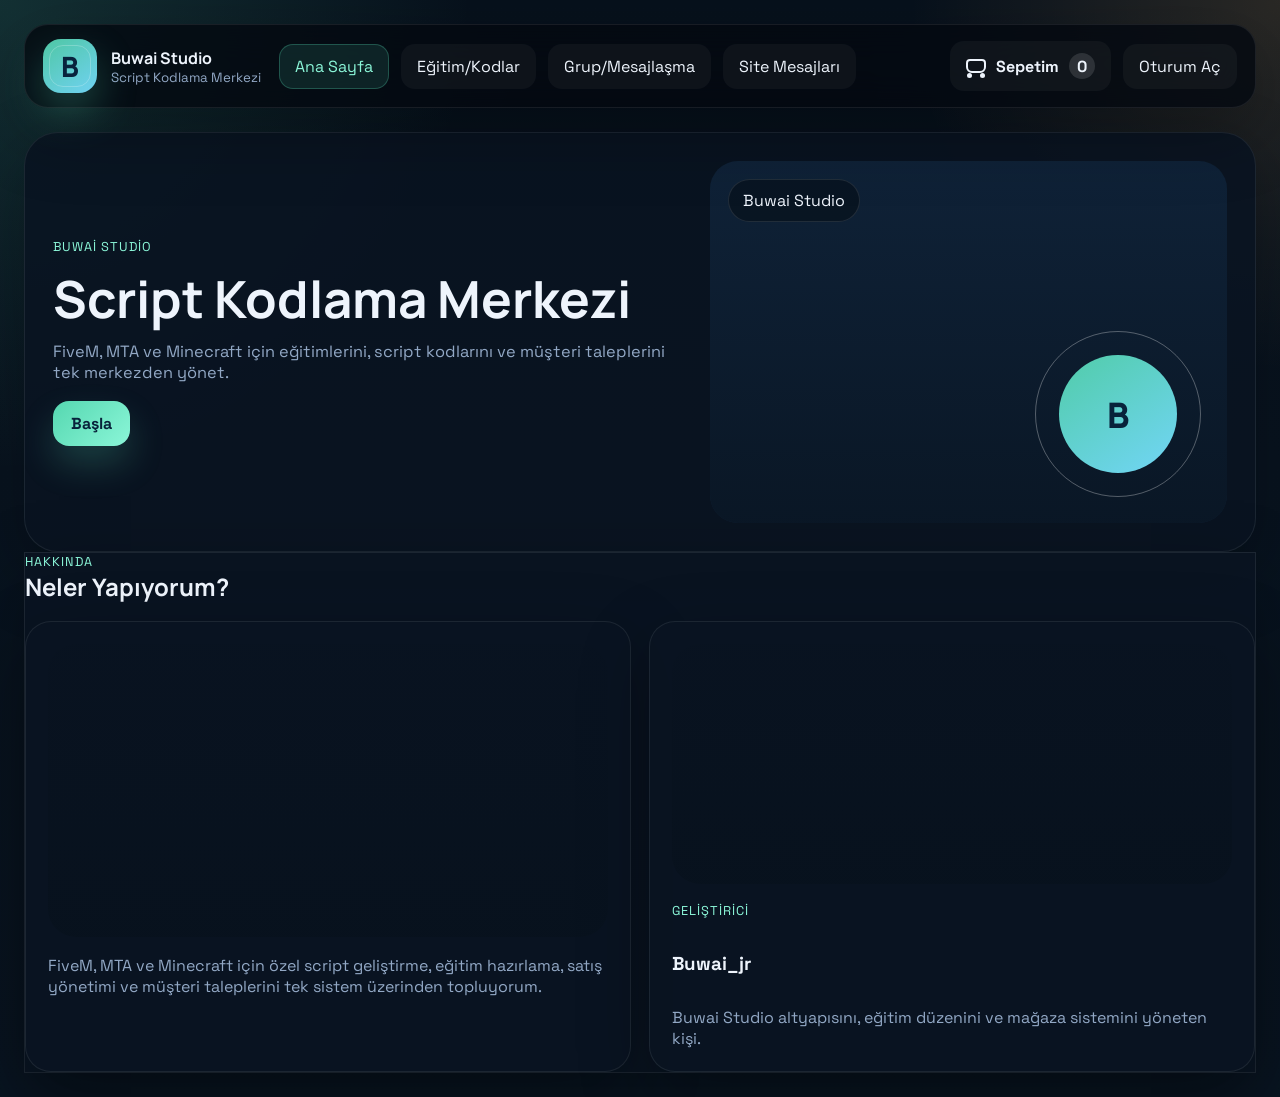
==== commit 9e701e99: "Add files via upload" ====
--- a/index.html
+++ b/index.html
@@ -16,15 +16,15 @@
     <div class="app-shell">
       <header class="topbar" id="topbar">
         <div class="topbar-head">
-        <button class="brand" data-route="home" type="button">
-          <span class="brand-logo">
-            <span class="brand-logo-core">B</span>
-          </span>
-          <span class="brand-copy">
-            <strong id="brandNameLabel">Buwai Studio</strong>
-            <small>Script Kodlama Merkezi</small>
-          </span>
-        </button>
+          <button class="brand" data-route="home" type="button">
+            <span class="brand-logo">
+              <span class="brand-logo-core">B</span>
+            </span>
+            <span class="brand-copy">
+              <strong id="brandNameLabel">Buwai Studio</strong>
+              <small>Script Kodlama Merkezi</small>
+            </span>
+          </button>
 
           <button
             class="menu-toggle"
@@ -43,22 +43,24 @@
         </div>
 
         <div class="topbar-panel" id="topbarPanel">
-        <nav class="topnav">
-          <button class="nav-link" data-route="home" type="button">Ana Sayfa</button>
-          <button class="nav-link" data-route="hub" type="button">Eğitim/Kodlar</button>
-          <button class="nav-link" data-route="announcements" type="button">Site Mesajları</button>
-          <button class="nav-link admin-only hidden" data-route="dashboard" type="button">
-            Yönetim Paneli
-          </button>
-        </nav>
-
-        <div class="top-actions">
-          <button class="chip-button" id="openCartButton" type="button">
-            Sepet
-            <span id="cartCount">0</span>
-          </button>
-          <button class="chip-button" id="openAuthButton" type="button">Oturum Aç</button>
-        </div>
+          <nav class="topnav">
+            <button class="nav-link" data-route="home" type="button">Ana Sayfa</button>
+            <button class="nav-link" data-route="hub" type="button">Eğitim/Kodlar</button>
+            <button class="nav-link" data-route="messages" type="button">Grup/Mesajlaşma</button>
+            <button class="nav-link" data-route="announcements" type="button">Site Mesajları</button>
+            <button class="nav-link admin-only hidden" data-route="dashboard" type="button">
+              Yönetim
+            </button>
+          </nav>
+
+          <div class="top-actions">
+            <button class="cart-button" data-route="cart" type="button">
+              <span class="cart-icon" aria-hidden="true"></span>
+              <span>Sepetim</span>
+              <span class="cart-count" id="cartCount">0</span>
+            </button>
+            <button class="chip-button" id="openAuthButton" type="button">Oturum Aç</button>
+          </div>
         </div>
       </header>
 
@@ -78,7 +80,7 @@
             </div>
 
             <div class="hero-visual" id="heroVisual">
-              <div class="hero-badge hero-badge-top">Buwai Studio</div>
+              <div class="hero-badge">Buwai Studio</div>
               <div class="hero-mark">
                 <div class="hero-mark-ring"></div>
                 <div class="hero-mark-core">B</div>
@@ -99,8 +101,8 @@
                 <div class="about-visual" id="aboutVisual"></div>
                 <div class="form-stack">
                   <p class="muted" id="aboutText">
-                    FiveM, MTA ve Minecraft için özel script geliştirme, eğitim hazırlama,
-                    satış yönetimi ve müşteri taleplerini tek sistem üzerinden topluyorum.
+                    FiveM, MTA ve Minecraft için özel script geliştirme, eğitim hazırlama, satış
+                    yönetimi ve müşteri taleplerini tek sistem üzerinden topluyorum.
                   </p>
                 </div>
               </article>
@@ -127,20 +129,20 @@
             </div>
           </div>
 
-          <div class="feature-grid">
-            <button class="feature-card" data-route="education" type="button">
-              <div class="feature-visual" id="educationVisual"></div>
-              <div class="feature-copy">
+          <div class="hub-grid">
+            <button class="hub-card" data-route="education" type="button">
+              <div class="hub-visual" id="educationVisual"></div>
+              <div class="hub-copy">
                 <h3>Videolar</h3>
-                <p>Liste tabanlı eğitim videoları ve ders akışı.</p>
+                <p>YouTube düzenine benzeyen ders akışı, yorumlar ve beğeni alanı.</p>
               </div>
             </button>
 
-            <button class="feature-card" data-route="store" type="button">
-              <div class="feature-visual" id="storeVisual"></div>
-              <div class="feature-copy">
+            <button class="hub-card" data-route="store" type="button">
+              <div class="hub-visual" id="storeVisual"></div>
+              <div class="hub-copy">
                 <h3>Kodlar</h3>
-                <p>Script ürünleri, özet ekranı, sepet ve talep akışı.</p>
+                <p>Sepet, talep iletimi, kod açma alanı ve script teslim akışı.</p>
               </div>
             </button>
           </div>
@@ -150,27 +152,52 @@
           <div class="section-heading split">
             <div>
               <p class="eyebrow">Eğitim Alanı</p>
-              <h2>Video listeleri</h2>
-            </div>
-          </div>
-
-          <div class="content-layout">
-            <aside class="panel-card sidebar-panel" id="educationSidebar"></aside>
-
-            <section class="panel-card main-panel">
-              <div class="video-preview" id="videoPreview"></div>
-              <div class="video-meta">
+              <h2>Video merkezi</h2>
+            </div>
+            <div class="notice-pill">Beğeni ve yorum düzeni hazır</div>
+          </div>
+
+          <div class="category-strip" id="educationCategoryStrip"></div>
+
+          <div class="video-layout">
+            <section class="video-main">
+              <div class="video-player-shell" id="videoFrame"></div>
+
+              <div class="video-headline">
                 <div>
-                  <p class="eyebrow">Seçili Video</p>
                   <h3 id="videoTitle">Bir video seç</h3>
-                  <p id="videoDescription" class="muted">
-                    Videolar buradan izlenir ve yönetilir.
-                  </p>
-                </div>
-                <span class="notice-pill">YouTube benzeri düzen</span>
-              </div>
-              <div class="content-list" id="videoList"></div>
-            </section>
+                  <div class="video-numbers" id="videoMetaNumbers"></div>
+                </div>
+                <button class="chip-button" id="likeVideoButton" data-action="toggleVideoLike" type="button">
+                  Beğen
+                </button>
+              </div>
+
+              <div class="panel-card video-summary" id="videoSummary"></div>
+
+              <section class="panel-card">
+                <div class="panel-heading">
+                  <div>
+                    <h3>Yorumlar</h3>
+                    <p class="muted">Ders geri bildirimleri ve yorum sayısı burada görünür.</p>
+                  </div>
+                </div>
+                <div id="videoCommentFormWrap"></div>
+                <div class="stack-list" id="videoComments"></div>
+              </section>
+            </section>
+
+            <aside class="video-side">
+              <section class="panel-card">
+                <div class="panel-heading">
+                  <div>
+                    <h3>Sıradaki videolar</h3>
+                    <p class="muted">Liste ve öneri akışı bu alandan yönetilir.</p>
+                  </div>
+                </div>
+                <div class="stack-list" id="suggestedVideoList"></div>
+              </section>
+            </aside>
           </div>
         </section>
 
@@ -178,18 +205,72 @@
           <div class="section-heading split">
             <div>
               <p class="eyebrow">Kodlar</p>
-              <h2>Script vitrin alanı</h2>
-            </div>
-          </div>
-
-          <div class="product-grid" id="productGrid"></div>
+              <h2>Hızlı ekleme ve ürün alanı</h2>
+            </div>
+            <button class="secondary-button" data-route="cart" type="button">Sepetime Git</button>
+          </div>
+
+          <div class="store-grid" id="productGrid"></div>
+        </section>
+
+        <section class="view" id="cartView">
+          <div class="cart-layout">
+            <section class="cart-main">
+              <div class="section-heading split">
+                <div>
+                  <p class="eyebrow">Sepetim</p>
+                  <h2>Talep ve teslim akışı</h2>
+                </div>
+              </div>
+
+              <div id="cartNotice"></div>
+              <div class="stack-list" id="cartItems"></div>
+            </section>
+
+            <aside class="cart-sidebar">
+              <section class="panel-card summary-card" id="cartSummary"></section>
+              <section class="panel-card" id="downloadAccessPanel"></section>
+              <section class="panel-card" id="checkoutPanel"></section>
+            </aside>
+          </div>
+        </section>
+
+        <section class="view" id="messagesView">
+          <div class="section-heading split">
+            <div>
+              <p class="eyebrow">Grup/Mesajlaşma</p>
+              <h2>WhatsApp tarzı grup alanı</h2>
+            </div>
+            <button class="secondary-button admin-only hidden" data-action="openEditor" data-editor="group" type="button">
+              Grup Ekle
+            </button>
+          </div>
+
+          <div class="chat-layout">
+            <section class="panel-card chat-panel">
+              <div id="chatHeader"></div>
+              <div id="chatNotice"></div>
+              <div class="message-list" id="chatMessages"></div>
+              <div id="chatComposerWrap"></div>
+            </section>
+
+            <aside class="panel-card group-sidebar">
+              <div class="panel-heading">
+                <div>
+                  <h3>Gruplar</h3>
+                  <p class="muted">Yöneticiler grup açabilir, kullanıcılar burada konuşur.</p>
+                </div>
+              </div>
+              <div class="stack-list" id="groupList"></div>
+            </aside>
+          </div>
         </section>
 
         <section class="view" id="announcementsView">
           <div class="section-heading split">
             <div>
               <p class="eyebrow">Site Mesajları</p>
-              <h2>Herkese açık duyuru alanı</h2>
+              <h2>Herkese açık duyurular</h2>
             </div>
           </div>
 
@@ -200,81 +281,85 @@
           <div class="section-heading split">
             <div>
               <p class="eyebrow">Yönetim Paneli</p>
-              <h2>İçerik, güvenlik ve kullanıcı takibi</h2>
-            </div>
-            <div class="notice-pill">Bu alan yalnızca yöneticiye görünür.</div>
+              <h2>Kategorili kontrol alanı</h2>
+            </div>
+            <div class="notice-pill">Akordeon yapı ile düzenlenir</div>
           </div>
 
           <div class="stats-grid" id="statsGrid"></div>
 
-          <div class="dashboard-layout">
-            <div class="dashboard-main-column">
-              <section class="panel-card" id="requestPanel"></section>
-              <section class="panel-card" id="contentPanel"></section>
-              <section class="panel-card">
-                <div class="panel-heading">
-                  <h3>Site Ayarları</h3>
-                  <p class="muted">Ana metinleri ve görselleri buradan güncelle.</p>
-                </div>
-
-                <form class="form-stack" id="settingsForm">
-                  <label>
-                    <span>Marka Adı</span>
-                    <input name="brandName" required />
-                  </label>
-                  <label>
-                    <span>Ana Başlık</span>
-                    <input name="heroTitle" required />
-                  </label>
-                  <label>
-                    <span>Ana Açıklama</span>
-                    <textarea name="heroText" rows="4" required></textarea>
-                  </label>
-                  <label>
-                    <span>Üst Görsel URL</span>
-                    <input name="heroImage" required />
-                  </label>
-                  <label>
-                    <span>Hakkında Başlığı</span>
-                    <input name="aboutTitle" required />
-                  </label>
-                  <label>
-                    <span>Hakkında Yazısı</span>
-                    <textarea name="aboutText" rows="4" required></textarea>
-                  </label>
-                  <label>
-                    <span>Hakkında Fotoğraf URL</span>
-                    <input name="aboutImage" required />
-                  </label>
-                  <label>
-                    <span>Geliştirici Adı</span>
-                    <input name="developerName" required />
-                  </label>
-                  <label>
-                    <span>Geliştirici Ünvanı</span>
-                    <input name="developerRole" required />
-                  </label>
-                  <label>
-                    <span>Geliştirici Fotoğraf URL</span>
-                    <input name="developerImage" required />
-                  </label>
-                  <label>
-                    <span>Eğitim Görseli URL</span>
-                    <input name="educationImage" required />
-                  </label>
-                  <label>
-                    <span>Kodlar Görseli URL</span>
-                    <input name="storeImage" required />
-                  </label>
-                  <button class="primary-button" type="submit">Ayarları Kaydet</button>
-                </form>
-              </section>
-            </div>
-
-            <div class="dashboard-side-column">
-              <section class="panel-card" id="usersPanel"></section>
-              <section class="panel-card" id="securityPanel"></section>
-            </div>
+          <div class="accordion-stack">
+            <section class="accordion-card open" data-accordion-card="requests">
+              <button class="accordion-toggle" data-action="toggleAccordion" data-key="requests" type="button">
+                <span>Talep Kutusu</span>
+                <span class="accordion-arrow"></span>
+              </button>
+              <div class="accordion-body" id="requestsAccordionBody"></div>
+            </section>
+
+            <section class="accordion-card" data-accordion-card="users">
+              <button class="accordion-toggle" data-action="toggleAccordion" data-key="users" type="button">
+                <span>Kullanıcılar</span>
+                <span class="accordion-arrow"></span>
+              </button>
+              <div class="accordion-body" id="usersAccordionBody"></div>
+            </section>
+
+            <section class="accordion-card" data-accordion-card="security">
+              <button class="accordion-toggle" data-action="toggleAccordion" data-key="security" type="button">
+                <span>Güvenlik</span>
+                <span class="accordion-arrow"></span>
+              </button>
+              <div class="accordion-body" id="securityAccordionBody"></div>
+            </section>
+
+            <section class="accordion-card" data-accordion-card="settings">
+              <button class="accordion-toggle" data-action="toggleAccordion" data-key="settings" type="button">
+                <span>Site Ayarları</span>
+                <span class="accordion-arrow"></span>
+              </button>
+              <div class="accordion-body" id="settingsAccordionBody"></div>
+            </section>
+
+            <section class="accordion-card" data-accordion-card="categories">
+              <button class="accordion-toggle" data-action="toggleAccordion" data-key="categories" type="button">
+                <span>Liste Yönetimi</span>
+                <span class="accordion-arrow"></span>
+              </button>
+              <div class="accordion-body" id="categoriesAccordionBody"></div>
+            </section>
+
+            <section class="accordion-card" data-accordion-card="videos">
+              <button class="accordion-toggle" data-action="toggleAccordion" data-key="videos" type="button">
+                <span>Video Yönetimi</span>
+                <span class="accordion-arrow"></span>
+              </button>
+              <div class="accordion-body" id="videosAccordionBody"></div>
+            </section>
+
+            <section class="accordion-card" data-accordion-card="products">
+              <button class="accordion-toggle" data-action="toggleAccordion" data-key="products" type="button">
+                <span>Ürün Yönetimi</span>
+                <span class="accordion-arrow"></span>
+              </button>
+              <div class="accordion-body" id="productsAccordionBody"></div>
+            </section>
+
+            <section class="accordion-card" data-accordion-card="announcements">
+              <button class="accordion-toggle" data-action="toggleAccordion" data-key="announcements" type="button">
+                <span>Duyuru Yönetimi</span>
+                <span class="accordion-arrow"></span>
+              </button>
+              <div class="accordion-body" id="announcementsAccordionBody"></div>
+            </section>
+
+            <section class="accordion-card" data-accordion-card="groups">
+              <button class="accordion-toggle" data-action="toggleAccordion" data-key="groups" type="button">
+                <span>Mesaj Grupları</span>
+                <span class="accordion-arrow"></span>
+              </button>
+              <div class="accordion-body" id="groupsAccordionBody"></div>
+            </section>
           </div>
         </section>
       </main>
@@ -294,20 +379,20 @@
       </div>
     </div>
 
-    <div class="modal hidden" id="cartModal">
-      <div class="modal-card">
-        <button class="modal-close" data-close="cartModal" type="button">Kapat</button>
-        <div class="modal-body" id="cartModalBody"></div>
-      </div>
-    </div>
-
     <div class="modal hidden" id="editorModal">
-      <div class="modal-card">
+      <div class="modal-card wide">
         <button class="modal-close" data-close="editorModal" type="button">Kapat</button>
         <div class="modal-body" id="editorModalBody"></div>
       </div>
     </div>
 
+    <div class="modal hidden" id="userModal">
+      <div class="modal-card">
+        <button class="modal-close" data-close="userModal" type="button">Kapat</button>
+        <div class="modal-body" id="userModalBody"></div>
+      </div>
+    </div>
+
     <div class="toast-stack" id="toastStack" aria-live="polite" aria-atomic="true"></div>
 
     <script src="app.js"></script>
--- a/styles.css
+++ b/styles.css
@@ -1,16 +1,16 @@
 :root {
   --bg: #07111c;
-  --bg-soft: #0e1c2d;
-  --panel: rgba(10, 20, 34, 0.84);
-  --panel-strong: #10233a;
+  --bg-soft: #0d1a29;
+  --panel: rgba(10, 20, 34, 0.88);
+  --panel-strong: #11273f;
   --line: rgba(255, 255, 255, 0.08);
-  --text: #eff4fc;
-  --muted: #97abc6;
-  --accent: #4ed0aa;
-  --accent-strong: #82f3d1;
-  --accent-warm: #ffb55d;
-  --danger: #ff7878;
-  --shadow: 0 24px 70px rgba(0, 0, 0, 0.3);
+  --text: #eef4fc;
+  --muted: #92a8c5;
+  --accent: #55d7b0;
+  --accent-strong: #8bf6d8;
+  --warm: #ffb85f;
+  --danger: #ff8282;
+  --shadow: 0 24px 70px rgba(0, 0, 0, 0.28);
 }
 
 * {
@@ -24,12 +24,13 @@
 body {
   margin: 0;
   min-height: 100vh;
+  overflow-x: hidden;
   font-family: "Space Grotesk", sans-serif;
   color: var(--text);
   background:
-    radial-gradient(circle at top left, rgba(78, 208, 170, 0.16), transparent 26%),
-    radial-gradient(circle at top right, rgba(255, 181, 93, 0.14), transparent 20%),
-    linear-gradient(170deg, #07111c 0%, #08131f 35%, #0a1725 100%);
+    radial-gradient(circle at top left, rgba(85, 215, 176, 0.16), transparent 28%),
+    radial-gradient(circle at top right, rgba(255, 184, 95, 0.14), transparent 22%),
+    linear-gradient(180deg, #07111c 0%, #08131f 42%, #091522 100%);
 }
 
 button,
@@ -49,12 +50,24 @@
   max-width: 100%;
 }
 
+a {
+  color: inherit;
+}
+
 .hidden {
   display: none !important;
 }
 
 .muted {
   color: var(--muted);
+}
+
+.eyebrow {
+  margin: 0;
+  letter-spacing: 0.08em;
+  text-transform: uppercase;
+  font-size: 0.8rem;
+  color: var(--accent-strong);
 }
 
 .app-shell {
@@ -68,10 +81,259 @@
   gap: 24px;
 }
 
+.view {
+  display: none;
+}
+
+.view.active {
+  display: block;
+}
+
+.section-block,
+.panel-card,
+.hero-card,
+.hub-card,
+.product-card,
+.accordion-card,
+.stats-card,
+.message-card,
+.comment-card {
+  border: 1px solid var(--line);
+  background: var(--panel);
+  box-shadow: var(--shadow);
+}
+
+.panel-card,
+.accordion-card,
+.stats-card,
+.message-card,
+.comment-card {
+  border-radius: 26px;
+}
+
+.panel-card {
+  padding: 22px;
+}
+
+.section-heading,
+.panel-heading,
+.inline-actions,
+.form-row,
+.stats-grid,
+.video-numbers,
+.product-meta,
+.topnav,
+.top-actions {
+  display: flex;
+  align-items: center;
+  gap: 12px;
+}
+
+.inline-actions,
+.video-numbers,
+.product-meta {
+  flex-wrap: wrap;
+}
+
+.section-heading {
+  margin-bottom: 18px;
+  justify-content: space-between;
+}
+
+.section-heading h2,
+.panel-heading h3,
+.hero-copy h1,
+.brand-copy strong,
+.hub-copy h3,
+.product-card h3,
+.video-headline h3,
+.modal-body h2,
+.modal-body h3 {
+  margin: 0;
+  font-family: "Manrope", sans-serif;
+}
+
+.section-heading.split,
+.panel-heading {
+  justify-content: space-between;
+}
+
+.stack-list,
+.form-stack {
+  display: grid;
+  gap: 14px;
+}
+
+.notice-pill,
+.tag,
+.price-pill,
+.delivery-badge,
+.status-pill,
+.metric-pill {
+  display: inline-flex;
+  align-items: center;
+  gap: 8px;
+  padding: 8px 12px;
+  border-radius: 999px;
+  background: rgba(255, 255, 255, 0.05);
+  border: 1px solid rgba(255, 255, 255, 0.08);
+  color: var(--text);
+}
+
+.notice-pill,
+.delivery-badge {
+  color: var(--accent-strong);
+}
+
+.price-pill {
+  color: #08243d;
+  background: linear-gradient(135deg, var(--warm), #ffd18f);
+  border-color: transparent;
+  font-weight: 700;
+}
+
+.tag {
+  color: var(--muted);
+}
+
+.success-banner,
+.warning-banner {
+  padding: 16px 18px;
+  border-radius: 20px;
+  border: 1px solid var(--line);
+  margin-bottom: 16px;
+}
+
+.success-banner {
+  background: rgba(85, 215, 176, 0.12);
+  border-color: rgba(85, 215, 176, 0.2);
+}
+
+.warning-banner {
+  background: rgba(255, 184, 95, 0.12);
+  border-color: rgba(255, 184, 95, 0.2);
+}
+
+.empty-state {
+  padding: 18px;
+  border-radius: 18px;
+  border: 1px dashed rgba(255, 255, 255, 0.12);
+  color: var(--muted);
+  text-align: center;
+}
+
+.brand,
+.nav-link,
+.chip-button,
+.secondary-button,
+.primary-button,
+.danger-button,
+.status-button,
+.ghost-button,
+.cart-button,
+.menu-toggle,
+.accordion-toggle,
+.hub-card,
+.product-hit,
+.product-card,
+.playlist-item,
+.group-item,
+.message-author,
+.message-menu-toggle,
+.link-button,
+.auth-tab {
+  transition:
+    transform 0.18s ease,
+    border-color 0.18s ease,
+    background 0.18s ease,
+    box-shadow 0.18s ease,
+    color 0.18s ease;
+}
+
+.nav-link,
+.chip-button,
+.secondary-button,
+.danger-button,
+.status-button,
+.ghost-button,
+.cart-button,
+.menu-toggle,
+.auth-tab {
+  display: inline-flex;
+  align-items: center;
+  justify-content: center;
+  gap: 10px;
+  padding: 11px 15px;
+  border-radius: 14px;
+  border: 1px solid transparent;
+  background: rgba(255, 255, 255, 0.04);
+  color: var(--text);
+}
+
+.nav-link:hover,
+.chip-button:hover,
+.secondary-button:hover,
+.danger-button:hover,
+.status-button:hover,
+.ghost-button:hover,
+.cart-button:hover,
+.menu-toggle:hover,
+.auth-tab:hover,
+.accordion-toggle:hover,
+.group-item:hover,
+.playlist-item:hover,
+.product-card:hover,
+.hub-card:hover,
+.product-hit:hover {
+  transform: translateY(-1px);
+  border-color: rgba(255, 255, 255, 0.12);
+  background: rgba(255, 255, 255, 0.08);
+}
+
+.primary-button {
+  display: inline-flex;
+  align-items: center;
+  justify-content: center;
+  gap: 10px;
+  padding: 12px 18px;
+  border-radius: 16px;
+  background: linear-gradient(135deg, var(--accent), var(--accent-strong));
+  color: #08223b;
+  font-weight: 800;
+  box-shadow: 0 18px 35px rgba(85, 215, 176, 0.22);
+}
+
+.primary-button:hover {
+  transform: translateY(-2px);
+}
+
+.danger-button {
+  color: #ffd0d0;
+  background: rgba(255, 130, 130, 0.12);
+}
+
+.status-button {
+  color: var(--accent-strong);
+}
+
+.ghost-button,
+.link-button,
+.message-author {
+  padding: 0;
+  border: 0;
+  background: none;
+  color: var(--accent-strong);
+}
+
+.link-button:hover,
+.message-author:hover {
+  color: #b8ffec;
+}
+
 .topbar {
   position: sticky;
   top: 16px;
-  z-index: 20;
+  z-index: 30;
   display: flex;
   align-items: center;
   justify-content: space-between;
@@ -80,7 +342,7 @@
   padding: 14px 18px;
   border: 1px solid var(--line);
   border-radius: 24px;
-  background: rgba(4, 9, 17, 0.76);
+  background: rgba(4, 9, 17, 0.82);
   backdrop-filter: blur(18px);
   box-shadow: var(--shadow);
 }
@@ -89,37 +351,13 @@
 .topbar-panel {
   display: flex;
   align-items: center;
-}
-
-.topbar-head {
-  gap: 14px;
+  gap: 18px;
 }
 
 .topbar-panel {
   flex: 1;
   justify-content: space-between;
-  gap: 18px;
   min-width: 0;
-}
-
-.brand,
-.nav-link,
-.chip-button,
-.menu-toggle,
-.primary-button,
-.secondary-button,
-.content-card,
-.video-item,
-.product-card,
-.modal-close,
-.danger-button,
-.status-button {
-  transition:
-    transform 0.2s ease,
-    background 0.2s ease,
-    border-color 0.2s ease,
-    box-shadow 0.2s ease,
-    color 0.2s ease;
 }
 
 .brand {
@@ -133,17 +371,6 @@
   text-align: left;
 }
 
-.brand:hover,
-.menu-toggle:hover,
-.nav-link:hover,
-.chip-button:hover,
-.secondary-button:hover,
-.modal-close:hover,
-.danger-button:hover,
-.status-button:hover {
-  transform: translateY(-1px);
-}
-
 .brand-logo {
   position: relative;
   display: grid;
@@ -151,37 +378,34 @@
   width: 54px;
   height: 54px;
   border-radius: 18px;
-  background: linear-gradient(145deg, rgba(78, 208, 170, 0.9), rgba(123, 223, 255, 0.92));
-  box-shadow: 0 18px 40px rgba(78, 208, 170, 0.28);
+  background: linear-gradient(145deg, rgba(85, 215, 176, 0.92), rgba(118, 221, 255, 0.95));
+  box-shadow: 0 18px 40px rgba(85, 215, 176, 0.28);
+  flex: 0 0 auto;
 }
 
 .brand-logo::before {
   content: "";
   position: absolute;
   inset: 6px;
+  border-radius: 14px;
   border: 1px solid rgba(255, 255, 255, 0.22);
-  border-radius: 14px;
 }
 
 .brand-logo-core {
   position: relative;
   z-index: 1;
-  font-family: "Manrope", sans-serif;
   font-size: 1.75rem;
   font-weight: 800;
-  color: #08213a;
-}
-
-.brand-copy strong,
-.hero-copy h1,
-.section-heading h2,
-.panel-heading h3,
-.content-card h3,
-.video-meta h3,
-.product-card h3,
-.modal-body h3,
-.modal-body h2 {
   font-family: "Manrope", sans-serif;
+  color: #08233d;
+}
+
+.brand-copy {
+  min-width: 0;
+}
+
+.brand-copy strong {
+  display: block;
 }
 
 .brand-copy small {
@@ -189,35 +413,66 @@
   color: var(--muted);
 }
 
-.topnav,
-.top-actions,
-.hero-actions,
-.hero-points,
-.section-heading.split,
-.section-actions,
-.video-meta,
-.product-meta,
-.panel-heading,
-.card-actions,
-.request-actions,
-.user-meta,
-.stats-grid,
-.form-row {
-  display: flex;
-  align-items: center;
-  gap: 12px;
+.topnav {
+  flex-wrap: wrap;
+  justify-content: center;
+}
+
+.nav-link.active,
+.chip-button.active,
+.accordion-card.open .accordion-toggle {
+  color: var(--accent-strong);
+  border-color: rgba(85, 215, 176, 0.28);
+  background: rgba(85, 215, 176, 0.12);
+}
+
+.cart-button {
+  position: relative;
+  font-weight: 700;
+}
+
+.cart-icon {
+  position: relative;
+  width: 20px;
+  height: 14px;
+  border: 2px solid currentColor;
+  border-top-left-radius: 4px;
+  border-top-right-radius: 4px;
+  border-bottom-left-radius: 6px;
+  border-bottom-right-radius: 6px;
+}
+
+.cart-icon::before,
+.cart-icon::after {
+  content: "";
+  position: absolute;
+  bottom: -7px;
+  width: 5px;
+  height: 5px;
+  border-radius: 999px;
+  background: currentColor;
+}
+
+.cart-icon::before {
+  left: -1px;
+}
+
+.cart-icon::after {
+  right: -1px;
+}
+
+.cart-count {
+  display: inline-grid;
+  place-items: center;
+  min-width: 26px;
+  height: 26px;
+  padding: 0 8px;
+  border-radius: 999px;
+  background: rgba(255, 255, 255, 0.12);
 }
 
 .menu-toggle {
   display: none;
-  align-items: center;
-  gap: 10px;
-  padding: 11px 14px;
-  border-radius: 14px;
-  border: 1px solid transparent;
-  background: rgba(255, 255, 255, 0.04);
-  color: var(--text);
-  flex: 0 0 auto;
 }
 
 .menu-toggle-lines {
@@ -233,391 +488,370 @@
   background: currentColor;
 }
 
-.topnav {
+.hero-card {
+  display: grid;
+  grid-template-columns: minmax(0, 1.1fr) minmax(340px, 0.9fr);
+  gap: 24px;
+  min-height: 420px;
+  padding: 28px;
+  border-radius: 34px;
+  overflow: hidden;
+}
+
+.hero-copy {
+  display: grid;
+  align-content: center;
+  gap: 18px;
+}
+
+.hero-copy h1 {
+  font-size: clamp(2.3rem, 4vw, 4.4rem);
+  line-height: 0.98;
+}
+
+.hero-text {
+  margin: 0;
+  max-width: 640px;
+  color: var(--muted);
+  font-size: 1.02rem;
+}
+
+.hero-actions {
   flex-wrap: wrap;
-  justify-content: center;
-}
-
-.nav-link,
-.chip-button,
-.secondary-button,
-.modal-close,
-.danger-button,
-.status-button {
-  padding: 11px 15px;
-  border-radius: 14px;
-  border: 1px solid transparent;
-  background: rgba(255, 255, 255, 0.04);
-  color: var(--text);
-}
-
-.nav-link.active {
-  border-color: rgba(78, 208, 170, 0.4);
-  background: rgba(78, 208, 170, 0.12);
-  color: var(--accent-strong);
-}
-
-.chip-button span {
-  display: inline-grid;
-  place-items: center;
-  min-width: 24px;
-  padding: 1px 6px;
-  border-radius: 999px;
-  background: rgba(255, 255, 255, 0.12);
-}
-
-.primary-button {
-  padding: 12px 18px;
-  border-radius: 16px;
-  background: linear-gradient(135deg, var(--accent), var(--accent-strong));
-  color: #072239;
-  font-weight: 800;
-  box-shadow: 0 18px 35px rgba(78, 208, 170, 0.2);
-}
-
-.primary-button:hover {
-  transform: translateY(-2px);
-  box-shadow: 0 22px 40px rgba(78, 208, 170, 0.26);
-}
-
-.secondary-button:hover,
-.modal-close:hover,
-.danger-button:hover,
-.status-button:hover,
-.menu-toggle:hover,
-.nav-link:hover,
-.chip-button:hover {
-  border-color: rgba(255, 255, 255, 0.12);
-  background: rgba(255, 255, 255, 0.09);
-}
-
-.danger-button {
-  background: rgba(255, 120, 120, 0.12);
-  color: #ffc9c9;
-}
-
-.view {
-  display: none;
-}
-
-.view.active {
-  display: block;
-}
-
-.hero-card,
-.panel-card,
-.feature-card,
-.product-card,
-.announcement-card,
-.content-card,
-.stats-card,
-.modal-card {
-  border: 1px solid var(--line);
-  background: var(--panel);
-  box-shadow: var(--shadow);
-}
-
-.hero-card {
-  display: grid;
-  grid-template-columns: 1.1fr 0.9fr;
-  gap: 24px;
-  min-height: 70vh;
-  padding: 34px;
-  border-radius: 36px;
-  overflow: hidden;
-}
-
-.eyebrow {
-  margin: 0 0 10px;
-  color: var(--accent);
-  font-size: 0.75rem;
-  font-weight: 700;
-  letter-spacing: 0.18em;
-  text-transform: uppercase;
-}
-
-h1,
-h2,
-h3,
-h4,
-p {
-  margin-top: 0;
-}
-
-.hero-copy h1 {
-  margin-bottom: 14px;
-  font-size: clamp(2.8rem, 5vw, 5rem);
-  line-height: 0.98;
-  max-width: 11ch;
-}
-
-.hero-text {
-  max-width: 58ch;
-  color: var(--muted);
-  font-size: 1.05rem;
-}
-
-.hero-actions {
-  margin-top: 28px;
-}
-
-.hero-points {
-  flex-wrap: wrap;
-  margin-top: 18px;
-}
-
-.hero-points span,
-.notice-pill {
-  display: inline-flex;
-  align-items: center;
-  padding: 10px 14px;
-  border-radius: 999px;
-  border: 1px solid var(--line);
-  background: rgba(255, 255, 255, 0.04);
-  color: var(--muted);
+}
+
+.hero-visual,
+.about-visual,
+.hub-visual {
+  background-size: cover;
+  background-position: center;
+  border-radius: 28px;
 }
 
 .hero-visual {
   position: relative;
-  min-height: 420px;
-  border-radius: 30px;
+  min-height: 360px;
   overflow: hidden;
-  background-size: cover;
-  background-position: center;
-}
-
-.hero-visual::before {
+  background-color: #10243b;
+}
+
+.hero-visual::after,
+.about-visual::after,
+.hub-visual::after {
   content: "";
   position: absolute;
   inset: 0;
-  background:
-    linear-gradient(180deg, rgba(4, 9, 17, 0.08), rgba(4, 9, 17, 0.48)),
-    linear-gradient(135deg, rgba(78, 208, 170, 0.16), transparent 48%);
+  background: linear-gradient(180deg, rgba(7, 17, 28, 0.12), rgba(7, 17, 28, 0.7));
+}
+
+.hero-badge {
+  position: absolute;
+  top: 18px;
+  left: 18px;
+  z-index: 1;
+  padding: 10px 14px;
+  border-radius: 999px;
+  background: rgba(7, 17, 28, 0.72);
+  border: 1px solid rgba(255, 255, 255, 0.1);
 }
 
 .hero-mark {
   position: absolute;
-  inset: auto 24px 24px auto;
-  width: 210px;
-  height: 210px;
-  display: grid;
-  place-items: center;
+  right: 26px;
+  bottom: 26px;
+  z-index: 1;
+  width: 166px;
+  height: 166px;
 }
 
 .hero-mark-ring,
 .hero-mark-core {
   position: absolute;
   inset: 0;
-  border-radius: 30px;
+  border-radius: 999px;
 }
 
 .hero-mark-ring {
-  border: 1px solid rgba(255, 255, 255, 0.18);
-  transform: rotate(16deg);
+  border: 1px solid rgba(255, 255, 255, 0.3);
 }
 
 .hero-mark-core {
-  inset: 32px;
+  inset: 24px;
   display: grid;
   place-items: center;
-  background: linear-gradient(145deg, rgba(78, 208, 170, 0.88), rgba(123, 223, 255, 0.92));
-  color: #08213a;
+  background: linear-gradient(145deg, rgba(85, 215, 176, 0.94), rgba(118, 221, 255, 0.96));
+  color: #08233b;
+  font-size: 2.2rem;
   font-family: "Manrope", sans-serif;
-  font-size: 3rem;
   font-weight: 800;
-  box-shadow: 0 20px 45px rgba(78, 208, 170, 0.26);
-}
-
-.hero-badge {
-  position: absolute;
-  left: 20px;
-  padding: 12px 16px;
+}
+
+.about-grid,
+.hub-grid,
+.store-grid,
+.stats-grid {
+  display: grid;
+  gap: 18px;
+}
+
+.about-grid {
+  grid-template-columns: repeat(2, minmax(0, 1fr));
+}
+
+.about-card,
+.developer-card {
+  display: grid;
+  gap: 18px;
+}
+
+.about-visual {
+  position: relative;
+  min-height: 240px;
+  overflow: hidden;
+}
+
+.hub-grid {
+  grid-template-columns: repeat(2, minmax(0, 1fr));
+}
+
+.hub-card {
+  display: grid;
+  gap: 16px;
+  padding: 20px;
+  border-radius: 28px;
+  background: var(--panel);
+  color: var(--text);
+  text-align: left;
+}
+
+.hub-visual {
+  position: relative;
+  min-height: 240px;
+  overflow: hidden;
+}
+
+.hub-copy p,
+.video-summary p,
+.product-card p,
+.comment-card p,
+.message-card p,
+.panel-card p {
+  margin: 0;
+}
+
+.category-strip {
+  display: flex;
+  flex-wrap: wrap;
+  gap: 10px;
+  margin-bottom: 18px;
+}
+
+.category-chip {
+  padding: 10px 14px;
+  border-radius: 999px;
+  border: 1px solid rgba(255, 255, 255, 0.08);
+  background: rgba(255, 255, 255, 0.04);
+  color: var(--text);
+}
+
+.category-chip.active {
+  color: var(--accent-strong);
+  border-color: rgba(85, 215, 176, 0.28);
+  background: rgba(85, 215, 176, 0.12);
+}
+
+.video-layout,
+.cart-layout,
+.chat-layout {
+  display: grid;
+  gap: 20px;
+}
+
+.video-layout {
+  grid-template-columns: minmax(0, 1.35fr) minmax(320px, 0.78fr);
+}
+
+.video-main,
+.video-side,
+.cart-main,
+.cart-sidebar,
+.chat-panel,
+.group-sidebar {
+  display: grid;
+  gap: 18px;
+  align-content: start;
+}
+
+.cart-sidebar {
+  position: sticky;
+  top: 118px;
+}
+
+.video-player-shell {
+  position: relative;
+  overflow: hidden;
+  border-radius: 28px;
+  border: 1px solid var(--line);
+  background: #03070e;
+  min-height: 430px;
+}
+
+.video-player-shell iframe,
+.video-player-shell video,
+.video-player-shell img {
+  width: 100%;
+  height: 100%;
+  min-height: 430px;
+  object-fit: cover;
+  border: 0;
+}
+
+.video-headline {
+  display: flex;
+  align-items: center;
+  justify-content: space-between;
+  gap: 16px;
+}
+
+.video-headline h3 {
+  font-size: 1.42rem;
+}
+
+.video-numbers {
+  flex-wrap: wrap;
+}
+
+.video-summary {
+  display: grid;
+  gap: 12px;
+}
+
+.comment-form {
+  display: grid;
+  gap: 12px;
+  margin-bottom: 16px;
+}
+
+.comment-card {
+  padding: 16px 18px;
+}
+
+.playlist-item,
+.group-item,
+.product-hit {
+  display: grid;
+  gap: 12px;
+  width: 100%;
+  padding: 0;
+  background: transparent;
+  color: var(--text);
+  text-align: left;
+}
+
+.playlist-item,
+.group-item {
+  padding: 14px;
   border-radius: 18px;
   border: 1px solid var(--line);
-  background: rgba(5, 12, 20, 0.72);
-  backdrop-filter: blur(14px);
-}
-
-.hero-badge-top {
-  top: 20px;
-}
-
-.hero-badge-bottom {
-  bottom: 20px;
-  max-width: 260px;
-}
-
-.section-block,
-.dashboard-grid,
-.stack-list,
-.content-list,
-.about-grid {
-  display: grid;
-  gap: 18px;
-}
-
-.about-grid {
-  grid-template-columns: 1.2fr 0.8fr;
-}
-
-.about-card,
-.developer-card {
-  display: grid;
-  gap: 18px;
-}
-
-.about-visual {
-  min-height: 260px;
-  border-radius: 24px;
-  background-position: center;
-  background-size: cover;
-  background-repeat: no-repeat;
+  background: rgba(255, 255, 255, 0.03);
+}
+
+.playlist-item.active,
+.group-item.active {
+  border-color: rgba(85, 215, 176, 0.28);
+  background: rgba(85, 215, 176, 0.1);
+}
+
+.playlist-thumb {
+  width: 100%;
+  height: 150px;
+  border-radius: 18px;
+  object-fit: cover;
+}
+
+.store-grid {
+  grid-template-columns: repeat(3, minmax(0, 1fr));
+}
+
+.product-card {
+  display: grid;
+  gap: 16px;
+  padding: 18px;
+  border-radius: 26px;
+}
+
+.product-hit {
+  border: 0;
+}
+
+.product-cover-wrap {
+  height: 220px;
   overflow: hidden;
-  position: relative;
-}
-
-.about-visual::before {
-  content: "";
-  position: absolute;
-  inset: 0;
-  background: linear-gradient(180deg, rgba(7, 17, 28, 0.08), rgba(7, 17, 28, 0.42));
-}
-
-.developer-visual {
-  min-height: 320px;
-}
-
-.section-heading {
-  margin-bottom: 20px;
-}
-
-.section-heading.split {
-  justify-content: space-between;
-  flex-wrap: wrap;
-}
-
-.feature-grid,
-.product-grid,
-.stats-grid,
-.dashboard-grid {
-  display: grid;
-}
-
-.feature-grid {
-  grid-template-columns: repeat(2, minmax(0, 1fr));
-  gap: 20px;
-}
-
-.feature-card {
-  padding: 18px;
-  border-radius: 28px;
-  background: rgba(10, 20, 34, 0.78);
-  color: var(--text);
-  text-align: left;
-}
-
-.feature-card:hover,
-.product-card:hover,
-.content-card:hover,
-.video-item:hover {
-  transform: translateY(-4px);
-  border-color: rgba(78, 208, 170, 0.4);
-}
-
-.feature-card:active,
-.product-card:active,
-.content-card:active,
-.video-item:active {
-  transform: scale(0.99);
-}
-
-.feature-visual {
-  height: 260px;
-  margin-bottom: 16px;
-  border-radius: 24px;
-  background-size: cover;
-  background-position: center;
-  position: relative;
-  overflow: hidden;
-}
-
-.feature-visual::before {
-  content: "";
-  position: absolute;
-  inset: 0;
-  background: linear-gradient(180deg, rgba(7, 17, 28, 0.04), rgba(7, 17, 28, 0.65));
-}
-
-.content-layout {
-  display: grid;
-  grid-template-columns: 320px minmax(0, 1fr);
-  gap: 18px;
-}
-
-.panel-card {
-  padding: 22px;
-  border-radius: 28px;
-}
-
-.sidebar-panel {
-  align-self: start;
-}
-
-.main-panel {
-  display: grid;
-  gap: 18px;
-}
-
-.category-button {
-  width: 100%;
-  padding: 14px 16px;
-  margin-bottom: 10px;
-  border-radius: 18px;
-  border: 1px solid transparent;
-  background: rgba(255, 255, 255, 0.03);
-  color: var(--text);
-  text-align: left;
-}
-
-.category-button:hover,
-.category-button.active {
-  border-color: rgba(78, 208, 170, 0.38);
-  background: rgba(78, 208, 170, 0.09);
-}
-
-.video-preview {
-  min-height: 380px;
-  border-radius: 24px;
-  overflow: hidden;
-  background:
-    linear-gradient(180deg, rgba(255, 255, 255, 0.04), rgba(0, 0, 0, 0.24)),
-    rgba(255, 255, 255, 0.02);
-}
-
-.video-preview iframe,
-.video-preview video {
+  border-radius: 22px;
+}
+
+.product-cover {
   width: 100%;
   height: 100%;
-  border: 0;
-}
-
-.video-cover-preview {
-  position: relative;
+  object-fit: cover;
+}
+
+.product-meta {
+  flex-wrap: wrap;
+  justify-content: space-between;
+}
+
+.product-actions-row {
+  display: flex;
+  flex-wrap: wrap;
+  align-items: center;
+  justify-content: space-between;
+  gap: 12px;
+}
+
+.cart-layout {
+  grid-template-columns: minmax(0, 1.3fr) minmax(320px, 0.8fr);
+}
+
+.cart-item {
+  display: grid;
+  grid-template-columns: 120px minmax(0, 1fr);
+  gap: 16px;
+  padding: 18px;
+  border-radius: 24px;
+  border: 1px solid var(--line);
+  background: rgba(255, 255, 255, 0.03);
+}
+
+.cart-item-cover {
   width: 100%;
-  min-height: 380px;
-  height: 100%;
-}
-
-.video-cover-preview img {
-  width: 100%;
-  height: 100%;
-  min-height: 380px;
+  height: 120px;
+  border-radius: 18px;
   object-fit: cover;
 }
 
-.video-cover-overlay {
-  position: absolute;
-  inset: auto 20px 20px 20px;
+.summary-card,
+.unlock-card,
+.account-summary,
+.user-profile-card {
+  display: grid;
+  gap: 14px;
+}
+
+.delivery-code-list {
+  display: grid;
+  gap: 8px;
+  padding: 12px 14px;
+  border: 1px dashed rgba(255, 255, 255, 0.14);
+  border-radius: 18px;
+  background: rgba(255, 255, 255, 0.03);
+}
+
+.delivery-code-list p {
+  margin: 0;
+}
+
+.summary-row {
   display: flex;
   align-items: center;
   justify-content: space-between;
@@ -625,193 +859,235 @@
   flex-wrap: wrap;
 }
 
-.video-empty {
-  display: grid;
-  place-items: center;
-  height: 100%;
-  padding: 28px;
-  text-align: center;
+.code-form {
+  display: grid;
+  gap: 10px;
+}
+
+.chat-layout {
+  grid-template-columns: minmax(0, 1.08fr) minmax(320px, 0.82fr);
+}
+
+.chat-panel {
+  min-height: 620px;
+}
+
+.chat-header {
+  display: grid;
+  gap: 10px;
+}
+
+.chat-header-row,
+.group-meta {
+  display: flex;
+  align-items: center;
+  justify-content: space-between;
+  gap: 12px;
+}
+
+.chat-badge-row {
+  display: flex;
+  flex-wrap: wrap;
+  gap: 8px;
+}
+
+.message-list {
+  display: grid;
+  gap: 12px;
+  align-content: start;
+}
+
+.message-card {
+  position: relative;
+  max-width: 88%;
+  padding: 14px 16px;
+}
+
+.message-card.own {
+  margin-left: auto;
+  background: rgba(85, 215, 176, 0.12);
+  border-color: rgba(85, 215, 176, 0.2);
+}
+
+.message-head {
+  display: flex;
+  align-items: center;
+  gap: 10px;
+  flex-wrap: wrap;
+  margin-bottom: 8px;
+}
+
+.message-time {
+  margin-left: auto;
   color: var(--muted);
-}
-
-.video-meta {
+  font-size: 0.8rem;
+}
+
+.message-menu-toggle {
+  margin-left: 8px;
+  padding: 0;
+  background: none;
+  color: var(--muted);
+}
+
+.message-menu {
+  position: absolute;
+  top: 46px;
+  right: 14px;
+  z-index: 2;
+  display: grid;
+  gap: 8px;
+  min-width: 180px;
+  padding: 12px;
+  border-radius: 18px;
+  border: 1px solid var(--line);
+  background: rgba(7, 17, 28, 0.96);
+  box-shadow: var(--shadow);
+}
+
+.message-menu button {
+  width: 100%;
+}
+
+.chat-compose {
+  display: grid;
+  gap: 12px;
+}
+
+.stats-grid {
+  grid-template-columns: repeat(5, minmax(0, 1fr));
+  margin-bottom: 18px;
+}
+
+.stats-card {
+  padding: 18px;
+}
+
+.stats-card strong {
+  display: block;
+  margin-top: 8px;
+  font-size: 2rem;
+  font-family: "Manrope", sans-serif;
+}
+
+.accordion-stack {
+  display: grid;
+  gap: 14px;
+}
+
+.accordion-card {
+  overflow: hidden;
+}
+
+.accordion-toggle {
+  display: flex;
+  align-items: center;
   justify-content: space-between;
-  align-items: flex-start;
-  flex-wrap: wrap;
-}
-
-.content-list {
-  grid-template-columns: repeat(2, minmax(0, 1fr));
-}
-
-.video-item,
-.content-card {
-  padding: 12px;
-  border-radius: 22px;
-  border: 1px solid var(--line);
+  width: 100%;
+  padding: 18px 20px;
+  border-radius: 0;
+  border: 0;
   background: rgba(255, 255, 255, 0.03);
   color: var(--text);
   text-align: left;
 }
 
-.video-item {
-  display: grid;
-  grid-template-columns: 150px 1fr auto;
-  gap: 14px;
-}
-
-.video-thumb {
-  position: relative;
-  border-radius: 18px;
-  overflow: hidden;
-  min-height: 96px;
-  background: rgba(255, 255, 255, 0.04);
-}
-
-.video-thumb::after {
-  content: "▶";
-  position: absolute;
-  inset: auto auto 10px 10px;
-  width: 34px;
-  height: 34px;
-  display: grid;
-  place-items: center;
-  border-radius: 999px;
-  background: rgba(4, 9, 17, 0.74);
-  backdrop-filter: blur(10px);
-}
-
-.video-thumb img,
-.product-cover {
-  width: 100%;
-  height: 100%;
-  object-fit: cover;
-}
-
-.video-item.active {
-  border-color: rgba(78, 208, 170, 0.4);
-  background: rgba(78, 208, 170, 0.08);
-}
-
-.card-actions,
-.request-actions {
-  flex-wrap: wrap;
-  justify-content: flex-end;
-}
-
-.product-grid {
-  grid-template-columns: repeat(3, minmax(0, 1fr));
-  gap: 18px;
-}
-
-.product-card {
-  padding: 14px;
-  border-radius: 26px;
-  color: var(--text);
-  text-align: left;
-  background: rgba(10, 20, 34, 0.82);
-}
-
-.product-cover-wrap {
-  height: 240px;
-  margin-bottom: 14px;
+.accordion-arrow {
+  width: 12px;
+  height: 12px;
+  border-right: 2px solid currentColor;
+  border-bottom: 2px solid currentColor;
+  transform: rotate(45deg);
+  transition: transform 0.18s ease;
+}
+
+.accordion-card.open .accordion-arrow {
+  transform: rotate(-135deg);
+}
+
+.accordion-body {
+  display: none;
+  padding: 0 20px 20px;
+}
+
+.accordion-card.open .accordion-body {
+  display: block;
+}
+
+.admin-grid,
+.admin-card-list {
+  display: grid;
+  gap: 12px;
+}
+
+.admin-card-list article,
+.request-card,
+.user-card {
+  padding: 16px;
   border-radius: 20px;
-  overflow: hidden;
-}
-
-.product-meta {
-  justify-content: space-between;
-  flex-wrap: wrap;
-}
-
-.tag,
-.price-pill,
-.status-pill {
-  display: inline-flex;
-  align-items: center;
-  padding: 7px 10px;
-  border-radius: 999px;
-  font-size: 0.9rem;
-}
-
-.tag {
-  background: rgba(78, 208, 170, 0.12);
-  color: var(--accent-strong);
-}
-
-.price-pill {
-  background: rgba(255, 181, 93, 0.14);
-  color: #ffd296;
-}
-
-.status-pill {
-  background: rgba(255, 255, 255, 0.08);
-  color: var(--text);
-}
-
-.announcement-card,
-.user-card,
-.request-card {
-  padding: 18px;
-  border-radius: 22px;
   border: 1px solid var(--line);
   background: rgba(255, 255, 255, 0.03);
 }
 
-.stats-grid {
-  grid-template-columns: repeat(4, minmax(0, 1fr));
-  margin-bottom: 18px;
-}
-
-.stats-card {
-  padding: 18px;
+.modal {
+  position: fixed;
+  inset: 0;
+  z-index: 40;
+  display: grid;
+  place-items: center;
+  padding: 20px;
+  background: rgba(2, 6, 12, 0.76);
+  backdrop-filter: blur(12px);
+}
+
+.modal-card {
+  position: relative;
+  width: min(100%, 760px);
+  max-height: calc(100vh - 40px);
+  overflow: auto;
+  padding: 56px 24px 24px;
+  border-radius: 30px;
+  border: 1px solid var(--line);
+  background: rgba(9, 18, 31, 0.97);
+  box-shadow: var(--shadow);
+}
+
+.modal-card.wide {
+  width: min(100%, 980px);
+}
+
+.modal-close {
+  position: absolute;
+  top: 16px;
+  right: 16px;
+}
+
+.modal-body {
+  display: grid;
+  gap: 18px;
+}
+
+.product-detail {
+  display: grid;
+  grid-template-columns: minmax(320px, 0.9fr) minmax(0, 1.1fr);
+  gap: 22px;
+}
+
+.product-detail-visual {
+  min-height: 320px;
+  overflow: hidden;
   border-radius: 24px;
 }
 
-.stats-card strong {
-  display: block;
-  margin-top: 10px;
-  font-family: "Manrope", sans-serif;
-  font-size: 2rem;
-}
-
-.dashboard-grid,
-.dashboard-layout,
-.dashboard-main-column,
-.dashboard-side-column {
-  display: grid;
-  gap: 18px;
-}
-
-.dashboard-grid {
-  grid-template-columns: repeat(2, minmax(0, 1fr));
-  gap: 18px;
-}
-
-.dashboard-layout {
-  grid-template-columns: minmax(0, 1.3fr) minmax(320px, 0.9fr);
-  align-items: start;
-}
-
-.dashboard-main-column,
-.dashboard-side-column {
-  align-content: start;
-}
-
-.panel-heading {
-  justify-content: space-between;
-  align-items: flex-start;
-  flex-wrap: wrap;
-  margin-bottom: 16px;
-}
-
-.form-stack {
-  display: grid;
-  gap: 14px;
-}
-
-.form-row {
-  align-items: stretch;
+.auth-tabs {
+  display: flex;
+  gap: 10px;
+}
+
+.auth-tab.active {
+  color: var(--accent-strong);
+  border-color: rgba(85, 215, 176, 0.28);
+  background: rgba(85, 215, 176, 0.12);
 }
 
 label span {
@@ -825,94 +1101,26 @@
 select {
   width: 100%;
   padding: 13px 14px;
+  border-radius: 16px;
   border: 1px solid var(--line);
-  border-radius: 16px;
   background: rgba(255, 255, 255, 0.03);
   color: var(--text);
 }
 
 textarea {
   resize: vertical;
-}
-
-.empty-state {
-  padding: 18px;
-  border: 1px dashed rgba(255, 255, 255, 0.12);
-  border-radius: 18px;
+  min-height: 120px;
+}
+
+input[type="checkbox"] {
+  width: auto;
+}
+
+.checkbox-row {
+  display: flex;
+  align-items: center;
+  gap: 10px;
   color: var(--muted);
-  text-align: center;
-}
-
-.helper-card {
-  padding: 16px;
-  border-radius: 18px;
-  border: 1px solid rgba(255, 181, 93, 0.18);
-  background: rgba(255, 181, 93, 0.08);
-  color: #ffdca9;
-}
-
-.modal {
-  position: fixed;
-  inset: 0;
-  z-index: 40;
-  display: grid;
-  place-items: center;
-  padding: 20px;
-  background: rgba(2, 6, 12, 0.74);
-  backdrop-filter: blur(12px);
-}
-
-.modal-card {
-  position: relative;
-  width: min(100%, 760px);
-  max-height: calc(100vh - 40px);
-  overflow: auto;
-  padding: 54px 24px 24px;
-  border-radius: 30px;
-}
-
-.modal-card.wide {
-  width: min(100%, 980px);
-}
-
-.modal-close {
-  position: absolute;
-  top: 18px;
-  right: 18px;
-}
-
-.modal-body {
-  display: grid;
-  gap: 16px;
-}
-
-.product-detail {
-  display: grid;
-  grid-template-columns: 1fr 1fr;
-  gap: 20px;
-}
-
-.product-detail-visual {
-  min-height: 380px;
-  border-radius: 24px;
-  overflow: hidden;
-}
-
-.auth-tabs {
-  display: flex;
-  gap: 10px;
-}
-
-.auth-tab {
-  padding: 10px 14px;
-  border-radius: 14px;
-  background: rgba(255, 255, 255, 0.04);
-  color: var(--text);
-}
-
-.auth-tab.active {
-  background: rgba(78, 208, 170, 0.12);
-  color: var(--accent-strong);
 }
 
 .toast-stack {
@@ -929,260 +1137,267 @@
   padding: 14px 16px;
   border-radius: 18px;
   border: 1px solid var(--line);
-  background: rgba(7, 17, 28, 0.92);
+  background: rgba(7, 17, 28, 0.94);
   box-shadow: var(--shadow);
 }
 
 .toast.success {
-  border-color: rgba(78, 208, 170, 0.3);
+  border-color: rgba(85, 215, 176, 0.26);
 }
 
 .toast.error {
-  border-color: rgba(255, 120, 120, 0.3);
+  border-color: rgba(255, 130, 130, 0.3);
 }
 
 .toast.info {
-  border-color: rgba(255, 181, 93, 0.26);
-}
-
-.account-summary {
-  padding: 18px;
-  border-radius: 20px;
-  border: 1px solid var(--line);
-  background: rgba(255, 255, 255, 0.03);
-}
-
-.link-button {
-  padding: 0;
-  border: 0;
-  background: none;
-  color: var(--accent-strong);
-}
-
-@media (max-width: 1180px) {
+  border-color: rgba(255, 184, 95, 0.28);
+}
+
+@media (max-width: 1200px) {
   .hero-card,
-  .about-grid,
-  .content-layout,
+  .video-layout,
+  .cart-layout,
+  .chat-layout,
   .product-detail,
-  .dashboard-grid,
-  .dashboard-layout {
+  .about-grid {
     grid-template-columns: 1fr;
   }
 
-  .product-grid,
+  .store-grid,
   .stats-grid,
-  .content-list {
+  .hub-grid {
     grid-template-columns: repeat(2, minmax(0, 1fr));
   }
 }
 
-@media (max-width: 760px) {
+@media (max-width: 860px) {
   .app-shell {
-    padding: 12px;
-  }
-
+    padding: 14px;
+  }
+
+  .topbar {
+    top: 10px;
+    display: grid;
+    gap: 12px;
+    padding: 14px;
+    border-radius: 20px;
+    overflow: hidden;
+  }
+
+  .topbar-head {
+    display: flex;
+    align-items: center;
+    justify-content: space-between;
+    gap: 12px;
+    min-width: 0;
+  }
+
+  .topbar-panel {
+    display: none;
+    position: static;
+    width: 100%;
+    max-width: 100%;
+    margin-top: 0;
+    padding: 12px 0 0;
+    border: 0;
+    border-top: 1px solid var(--line);
+    border-radius: 0;
+    background: transparent;
+    box-shadow: none;
+    align-items: stretch;
+    flex-direction: column;
+    overflow: hidden;
+  }
+
+  .topbar.menu-open .topbar-panel {
+    display: grid;
+    gap: 12px;
+  }
+
+  .topnav,
   .top-actions,
-  .hero-actions,
-  .hero-points,
+  .section-heading,
   .section-heading.split,
-  .section-actions,
-  .video-meta,
   .panel-heading,
-  .card-actions,
-  .request-actions,
+  .video-headline,
+  .product-actions-row,
+  .chat-header-row,
+  .group-meta,
   .form-row {
     flex-direction: column;
     align-items: stretch;
   }
 
-  .topbar {
-    top: 8px;
-    gap: 10px;
-    padding: 12px 14px;
-    border-radius: 18px;
-    align-items: stretch;
-  }
-
-  .topbar-head {
-    width: 100%;
-    justify-content: space-between;
-  }
-
-  .topbar-panel {
-    display: none;
-    width: 100%;
-    padding-top: 12px;
-    border-top: 1px solid rgba(255, 255, 255, 0.08);
-    flex-direction: column;
-    align-items: stretch;
-    gap: 12px;
-  }
-
-  .topbar.menu-open .topbar-panel {
-    display: flex;
-  }
-
-  .brand {
-    flex: 1;
-    justify-content: flex-start;
-  }
-
   .menu-toggle {
     display: inline-flex;
-  }
-
-  .brand-copy {
-    min-width: 0;
-  }
-
-  .brand-copy strong,
+    flex: 0 0 auto;
+  }
+
+  .brand {
+    gap: 10px;
+    flex: 1;
+  }
+
+  .brand-logo {
+    width: 46px;
+    height: 46px;
+    border-radius: 14px;
+  }
+
+  .brand-logo::before {
+    inset: 5px;
+    border-radius: 10px;
+  }
+
+  .brand-logo-core {
+    font-size: 1.35rem;
+  }
+
+  .brand-copy strong {
+    font-size: 1rem;
+  }
+
   .brand-copy small {
-    overflow: hidden;
-    text-overflow: ellipsis;
-    white-space: nowrap;
-  }
-
-  .topnav {
-    width: 100%;
-    flex-direction: column;
-    align-items: stretch;
-    gap: 8px;
-  }
-
-  .nav-link {
-    width: 100%;
-    text-align: left;
-  }
-
+    display: none;
+  }
+
+  .topnav,
   .top-actions {
     width: 100%;
+    min-width: 0;
+    max-width: 100%;
     display: grid;
     grid-template-columns: 1fr;
   }
 
-  .chip-button {
+  .nav-link,
+  .chip-button,
+  .cart-button,
+  .secondary-button,
+  .status-button,
+  .danger-button {
     width: 100%;
     justify-content: center;
-  }
-
-  .feature-grid,
-  .product-grid,
-  .stats-grid,
-  .content-list {
-    grid-template-columns: 1fr;
   }
 
   .hero-card {
     min-height: auto;
     padding: 20px;
-    border-radius: 26px;
-    gap: 18px;
-  }
-
-  .hero-copy h1 {
-    font-size: 2.25rem;
-    max-width: none;
-  }
-
-  .hero-text {
-    font-size: 0.98rem;
+    border-radius: 28px;
   }
 
   .hero-visual {
     min-height: 280px;
-    border-radius: 22px;
   }
 
   .hero-mark {
-    width: 140px;
-    height: 140px;
-    right: 16px;
-    bottom: 16px;
+    width: 138px;
+    height: 138px;
+    right: 18px;
+    bottom: 18px;
   }
 
   .hero-mark-core {
-    inset: 22px;
+    inset: 20px;
+    font-size: 1.9rem;
+  }
+
+  .hub-grid,
+  .store-grid,
+  .stats-grid {
+    grid-template-columns: 1fr;
+  }
+
+  .video-player-shell,
+  .video-player-shell iframe,
+  .video-player-shell video,
+  .video-player-shell img {
+    min-height: 240px;
+  }
+
+  .cart-item {
+    grid-template-columns: 1fr;
+  }
+
+  .message-card {
+    max-width: 100%;
+  }
+
+  .accordion-body {
+    padding: 0 14px 16px;
+  }
+
+  .topbar,
+  .topbar-head,
+  .topbar-panel,
+  .page-shell,
+  .view,
+  .panel-card,
+  .accordion-card,
+  .chat-panel,
+  .group-sidebar,
+  .cart-main,
+  .cart-sidebar {
+    width: 100%;
+    max-width: 100%;
+    min-width: 0;
+  }
+
+  .cart-sidebar {
+    position: static;
+  }
+}
+
+@media (max-width: 560px) {
+  .app-shell {
+    padding: 10px;
+  }
+
+  .hero-copy h1 {
     font-size: 2rem;
   }
 
-  .hero-badge {
-    left: 14px;
-    padding: 10px 12px;
-    font-size: 0.88rem;
-  }
-
-  .about-visual,
-  .developer-visual,
-  .feature-visual {
-    min-height: 210px;
-    height: 210px;
-    border-radius: 20px;
-  }
-
   .panel-card,
-  .feature-card,
+  .accordion-card,
   .product-card,
-  .announcement-card,
-  .content-card,
   .stats-card {
     border-radius: 22px;
   }
 
-  .content-layout {
-    gap: 14px;
-  }
-
-  .sidebar-panel,
-  .main-panel {
+  .panel-card,
+  .stats-card {
     padding: 16px;
   }
 
-  .video-preview,
-  .video-cover-preview,
-  .video-cover-preview img {
-    min-height: 220px;
-  }
-
-  .video-cover-overlay {
-    inset: auto 12px 12px 12px;
-  }
-
-  .video-item {
-    grid-template-columns: 1fr;
-    padding: 10px;
-  }
-
-  .video-thumb {
-    min-height: 170px;
+  .product-card {
+    padding: 14px;
   }
 
   .product-cover-wrap {
-    height: 220px;
-  }
-
-  .stats-card strong {
-    font-size: 1.6rem;
+    height: 190px;
+  }
+
+  .about-visual,
+  .hub-visual {
+    min-height: 190px;
+  }
+
+  .playlist-thumb {
+    height: 126px;
+  }
+
+  .modal {
+    padding: 12px;
   }
 
   .modal-card {
-    width: min(100%, calc(100vw - 20px));
+    padding: 52px 16px 16px;
     border-radius: 24px;
-  }
-
-  .modal-close {
-    top: 14px;
-    right: 14px;
   }
 
   .toast-stack {
     right: 12px;
-    left: 12px;
     bottom: 12px;
-    width: auto;
-  }
-
-  .notice-pill {
-    width: 100%;
-    justify-content: center;
-  }
-}
+    width: calc(100vw - 24px);
+  }
+}
